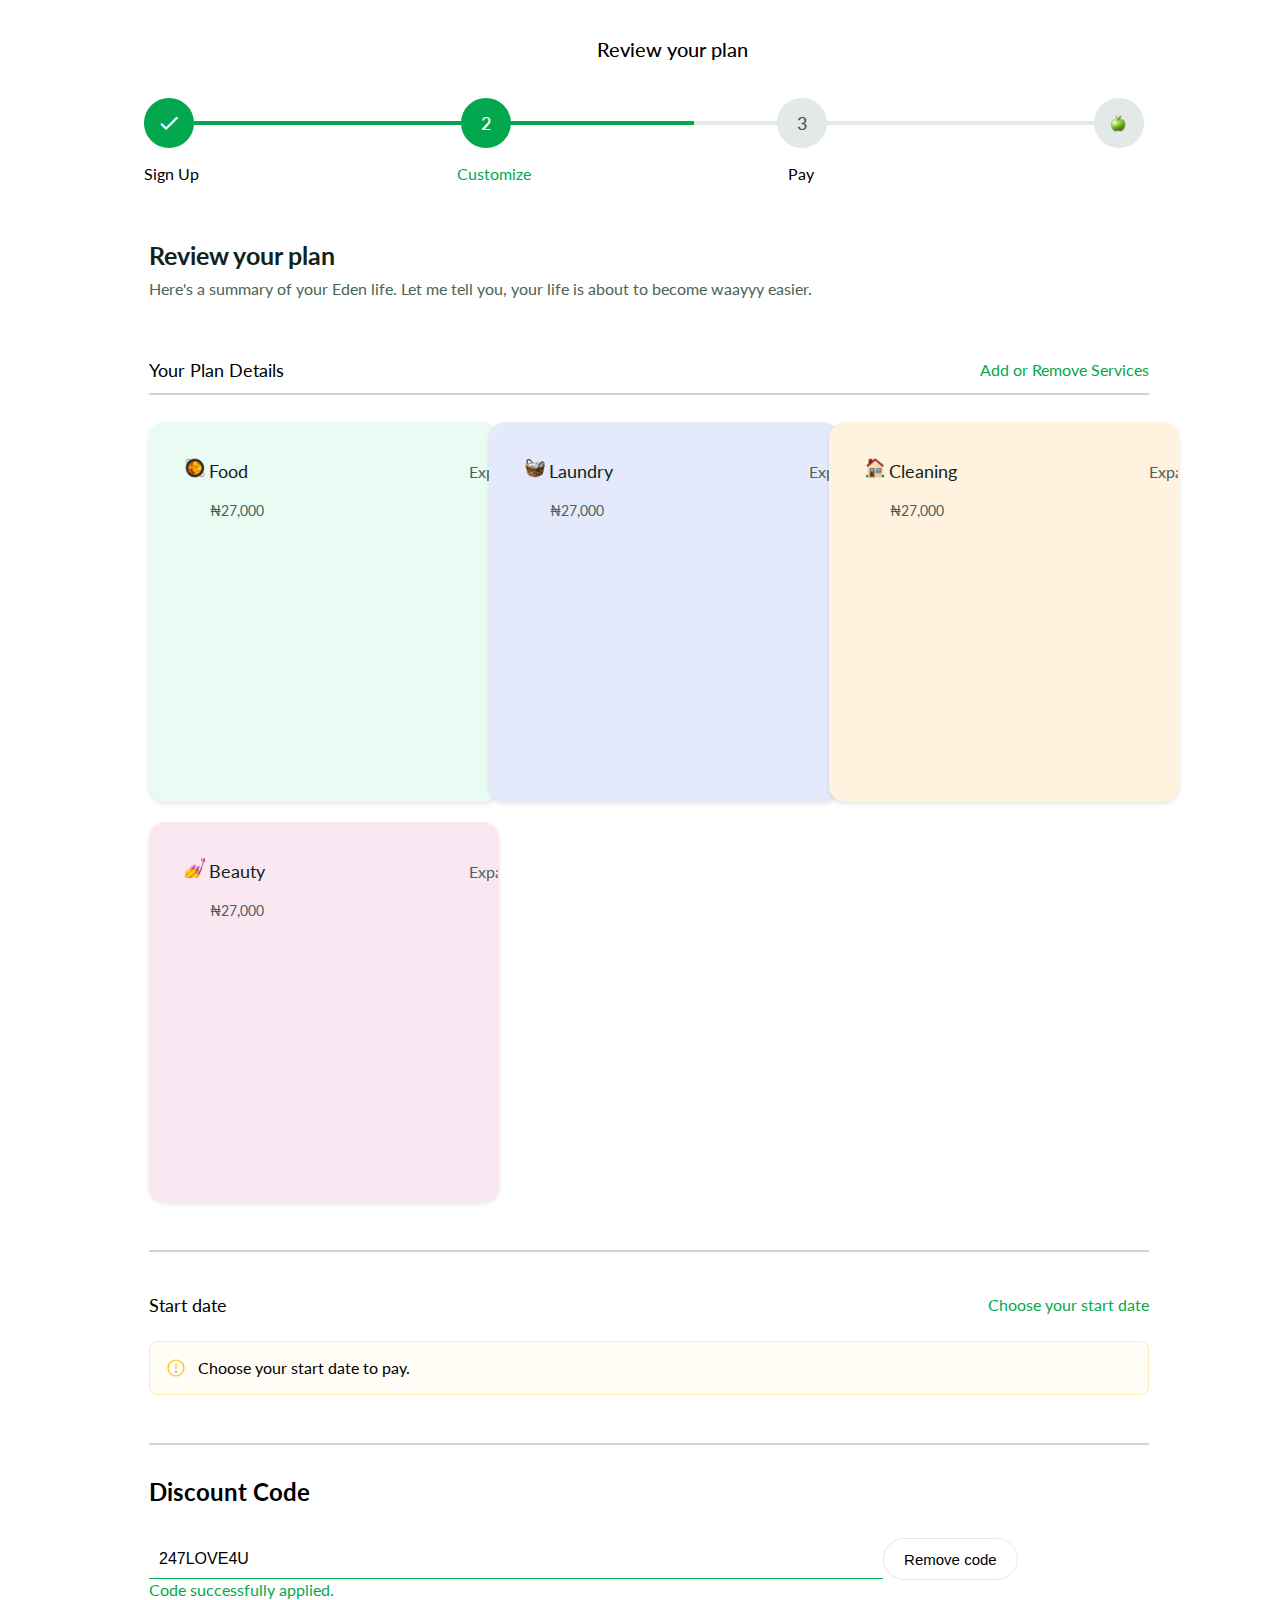
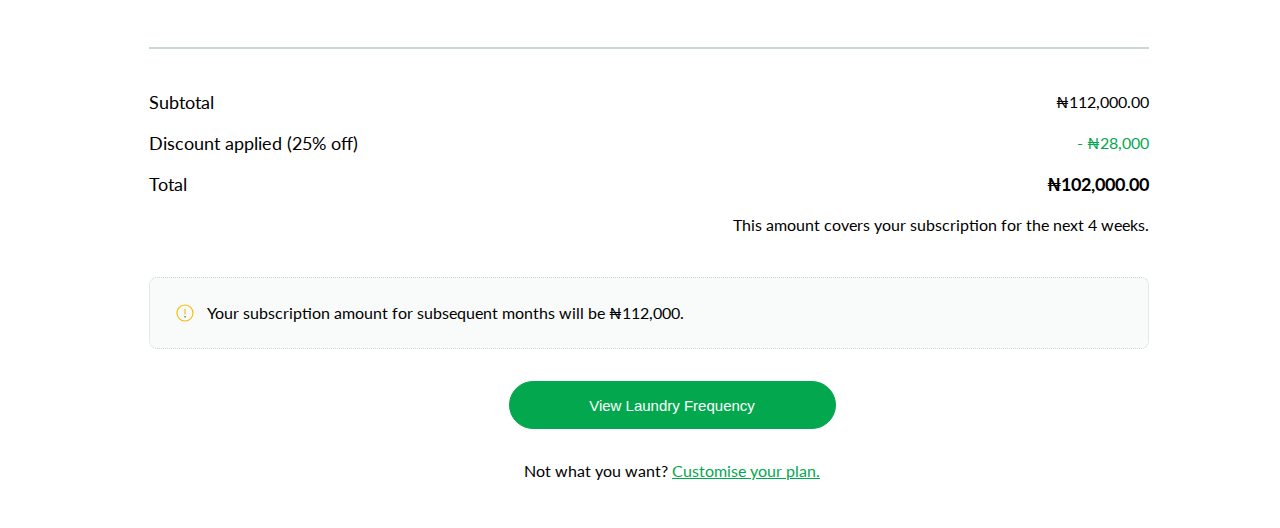
==== index.html @ b4d0a878 "created  homePage(screen  9) and started the modal" ====
<!DOCTYPE html>
<html lang="en">
  <head>
    <meta charset="UTF-8" />
    <meta http-equiv="X-UA-Compatible" content="IE=edge" />
    <meta name="viewport" content="width=device-width, initial-scale=1.0" />
    <link
      rel="stylesheet"
      href="https://fonts.googleapis.com/icon?family=Material+Icons"
    />
    <link rel="stylesheet" href="./CSS/styles.css" />
    <link rel="preconnect" href="https://fonts.googleapis.com" />
    <link rel="preconnect" href="https://fonts.gstatic.com" crossorigin />
    <link
      href="https://fonts.googleapis.com/css2?family=Lato:ital,wght@0,100;0,300;0,400;0,700;0,900;1,400&display=swap"
      rel="stylesheet"
    />
    <title>Document</title>
  </head>
  <body>
    <div class="wrapper">
      <div>
        <h1 class="intro">Review your plan</h1>
      </div>

      <div class="progress-container">
        <div class="steps">
          <span class="circle"><i class="material-icons">done</i></span>
          <span class="circle">2</span>
          <span class="not-done">3</span>
          <span class="not-done"
            ><img src="./Assests/progress.svg" alt="4"
          /></span>
          <div class="progress-line">
            <span class="indicator"></span>
          </div>
        </div>
        <div class="descr">
          <span>Sign Up</span>
          <span class="customize">Customize</span>
          <span>Pay</span>
        </div>
      </div>
      <div class="container">
        <div class="info">
          <h1>Review your plan</h1>
          <p>
            Here's a summary of your Eden life. Let me tell you, your life is
            about to become waayyy easier.
          </p>
        </div>

        <div class="plan-details">
          <span class="plan-left">Your Plan Details</span>
          <span class="plan-right">Add or Remove Services</span>
          <section class="underline"></section>
        </div>

        <div class="card-list">
          <section class="card coloured_card1">
            <div class="card-details">
              <div class="card-descr">
                <img src="./Assests/food.svg" alt="food" />
                <span class="descr-span">Food</span>
              </div>
              <div class="card-descr">
                <span class="descr-p"> Expand details </span>
                <span><img src="./Assests/more.svg" alt="" /></span>
              </div>
            </div>
            <p class="card_price">₦27,000</p>
          </section>
          <section class="card coloured_card2">
            <div class="card-details">
              <div class="card-descr">
                <img src="./Assests/laundry.svg" alt="food" />
                <span class="descr-span">Laundry</span>
              </div>
              <div class="card-descr">
                <span class="descr-p"> Expand details </span>
                <span><img src="./Assests/more.svg" alt="" /></span>
              </div>
            </div>
            <p class="card_price">₦27,000</p>
          </section>
          <section class="card coloured_card3">
            <div class="card-details">
              <div class="card-descr">
                <img src="./Assests/cleaning.svg" alt="food" />
                <span class="descr-span">Cleaning</span>
              </div>
              <div class="card-descr">
                <span class="descr-p"> Expand details </span>
                <span><img src="./Assests/more.svg" alt="" /></span>
              </div>
            </div>
            <p class="card_price">₦27,000</p>
          </section>
          <section class="card coloured_card4">
            <div class="card-details">
              <div class="card-descr">
                <img src="./Assests/beauty.svg" alt="food" />
                <span class="descr-span">Beauty</span>
              </div>
              <div class="card-descr">
                <span class="descr-p"> Expand details </span>
                <span><img src="./Assests/more.svg" alt="" /></span>
              </div>
            </div>
            <p class="card_price">₦27,000</p>
          </section>
        </div>

        <section class="undeerline"></section>

        <div class="plan-details total">
          <span class="plan-left">Start date</span>
          <span class="plan-right">Choose your start date</span>
        </div>
        <div class="date-error">
          <img src="./Assests/warning.svg" alt="error" />
          <p>Choose your start date to pay.</p>
        </div>

        <section class="undeerline"></section>

        <div class="discount">
          <h2>Discount Code</h2>
          <div class="discount-form">
            <input type="text" value="247LOVE4U" class="discount-input" />
            <button class="discount-button">Remove code</button>
          </div>
          <p>Code successfully applied.</p>
        </div>

        <section class="undeerline"></section>

        <section class="total">
          <div class="plan-details">
            <span class="plan-left">Subtotal</span>
            <span class="plan-right black">₦112,000.00</span>
          </div>
          <div class="plan-details">
            <span class="plan-left">Discount applied (25% off)</span>
            <span class="plan-right">- ₦28,000</span>
          </div>
          <div class="plan-details">
            <h1 class="plan-left">Total</h1>
            <h1 class="plan-right black bold">₦102,000.00</h1>
          </div>
          <div class="plan-details">
            <span class="plan-left"></span>
            <span class="plan-right black"
              >This amount covers your subscription for the next 4 weeks.</span
            >
          </div>
        </section>

        <section class="sub-details">
          <img src="./Assests/warning.svg" alt="error" />
          <p>
            Your subscription amount for subsequent months will be ₦112,000.
          </p>
        </section>
      </div>
      <section class="laundry">
        <button class="laundry-freq">View Laundry Frequency</button>
      </section>
      <section class="laundry">
        <p>
          Not what you want?
          <span style="color: #03a84e; text-decoration: underline"
            >Customise your plan.</span
          >
        </p>
      </section>
    </div>
  </body>
</html>
---- CSS/styles.css ----
* {
  margin: 0;
  padding: 0;
  box-sizing: border-box;
}

body {
  font-family: "Lato", sans-serif;
}

.intro {
  font-size: 20px;
  font-weight: 500;
  line-height: 34px;
  letter-spacing: 0em;
  text-align: center;
  margin-top: 2rem;
  margin-bottom: 1rem;
}

.wrapper {
  margin: 0 2rem;
  width: 100%;
}

.progress-container {
  max-width: 1000px;
  width: 100%;
  margin: 2rem 0 0 7rem;
}

.progress-container .steps {
  display: flex;
  width: 100%;
  position: relative;
  align-items: center;
  justify-content: space-between;
}

.descr {
  width: 670px;
  align-items: center;
  justify-content: space-between;
  display: flex;
  margin-top: 1rem;
}

.steps .circle {
  display: flex;
  height: 50px;
  width: 50px;
  position: relative;
  align-items: center;
  justify-content: center;
  border: 4px solid #03a84e;
  border-radius: 50%;
  background-color: #03a84e;
  font-size: 18px;
  font-weight: 500;
  color: white;
}

.not-done {
  display: flex;
  height: 50px;
  width: 50px;
  position: relative;
  align-items: center;
  justify-content: center;
  border: 4px solid #e2e9e6;
  border-radius: 50%;
  background-color: #e2e9e6;
  font-size: 18px;
  font-weight: 500;
  color: rgb(80, 79, 79);
}

.customize {
  color: #03a84e;
}

.steps .progress-line {
  position: absolute;
  height: 4px;
  width: 100%;
  background-color: #e2e9e6;
  z-index: -1;
}

.progress-line .indicator {
  position: absolute;
  height: 100%;
  width: 55%;
  background: #03a84e;
}
.container {
  background-color: white;
  padding-left: 5px;
  padding-right: 20px;
  margin: 3.5rem 0 0 7rem;
  display: flex;
  flex-direction: column;
  justify-content: center;
}

.info {
  display: inline-flex;
  flex-direction: column;
  align-items: flex-start;
  gap: 6px;
  width: 1000px;
  height: 110px;
  left: 24px;
  gap: 6px;
}

.info h1 {
  color: #0f241b;
  font-size: 25px;
  font-style: normal;
  font-weight: 700;
  line-height: 32px;
}

.info p {
  color: #4b6358;
  font-size: 16px;
  font-style: normal;
  font-weight: 400;
  line-height: 24px;
}

.plan-details {
  width: 1000px;
  height: 41px;
  left: 24px;
  display: flex;
  align-items: center;
  justify-content: space-between;
}

.underline {
  position: absolute;
  height: 2px;
  width: 1000px;
  background: #cbd8d2;
  margin-top: 3rem;
}

.undeerline {
  height: 2px;
  width: 1000px;
  background: #cbd8d2;
  margin-top: 3rem;
}

.plan-right {
  color: #03a84e;
  text-align: right;
  font-size: 16px;
  font-style: normal;
  font-weight: 400;
  line-height: 20px;
  width: 50%;
}

.plan-left {
  color: #000;
  font-size: 18px;
  font-style: normal;
  text-align: left;
  font-weight: 400;
  line-height: 24px;
  width: 50%;
}

.card-list {
  display: grid;
  width: 1000px;
  grid-template-columns: repeat(auto-fit, minmax(300px, 1fr));
  gap: 20px;
  margin-top: 2rem;
}

.card {
  border-radius: 16px;
  overflow: hidden;
  box-shadow: 0 2px 4px rgba(0, 0, 0, 0.1);
  height: 380px;
  width: 350px;
  transition: ease-in all 0.5s;
  transition-duration: 300ms;
  cursor: pointer;
}

.coloured_card1 {
  background: #e9fbf2;
  border: 1px solid #e9fbf2;
}

.coloured_card2 {
  background: #e5e9fc;
  border: 1px solid #e5e9fc;
}

.coloured_card3 {
  background-color: #fff3df;
  border: 1px solid #fff3df;
}

.coloured_card4 {
  background: #fbe7f2;
  border: 1px solid #fbe7f2;
}

.card:hover {
  transform: translateY(-1px);
  transform: scale(0.97);
}

.card-details {
  display: flex;
  height: 70px;
  width: 480px;
  justify-content: space-between;
  overflow-x: auto;
  padding: 35px;
}

.card-descr {
  height: 100%;
}

.card_price {
  color: #4b6358;
  font-size: 14px;
  font-style: normal;
  font-weight: 400;
  line-height: 20px;
  padding-left: 60px;
  margin-top: 0.5rem;
}

.edit-icon {
  margin-top: 1rem;
}

.descr-span {
  color: #0f241b;
  font-size: 18px;
  font-style: normal;
  font-weight: 400;
  line-height: 24px;
}

.descr-p {
  color: #4b6358;
  text-align: right;
  font-size: 16px;
  font-style: normal;
  font-weight: 400;
  line-height: 20px;
}

.date-error {
  display: flex;
  padding: 16px;
  width: 1000px;
  margin-top: 1rem;
  align-items: flex-start;
  gap: 12px;
  border-radius: 8px;
  border: 1px solid #ffebb2;
  background: #fffdf5;
}

.discount-form {
  margin-top: 2rem;
  display: flex;
  align-items: center;
  justify-content: center;
  width: 76%;
}

.discount-input {
  border: 1px solid #03a84e;
  border-top: none;
  border-left: none;
  border-right: none;
  padding: 10px;
  font-size: 16px;
  flex: 1;
}

.discount-button {
  display: inline-flex;
  height: 40px;
  padding: 20px;
  justify-content: center;
  align-items: center;
  gap: 8px;
  font-size: 15px;
  background-color: white;
  flex-shrink: 0;
  border-radius: 32px;
  border: 1px solid #e2e9e6;
  cursor: pointer;
}

.discount,
.total,
.sub-details,
.laundry {
  margin-top: 2rem;
}

.discount p {
  color: #03a84e;
}

.total p {
  text-align: right;
}
.black {
  color: black;
}

.bold {
  font-size: 18px;
  font-weight: 700;
}

.sub-details {
  display: flex;
  width: 1000px;
  padding: 25px;
  align-items: flex-start;
  gap: 12px;
  border-radius: 8px;
  border: 1px dotted #cbd8d2;
  background: #f9fbfa;
}

.laundry{
    display: flex;
  justify-content: center;
  align-items: center;
}
.laundry p{
    margin-bottom: 3rem;
}

.laundry-freq {
  width: 327px;
  height: 48px;
  padding: 12px 16px;
  gap: 8px;
  flex-shrink: 0;
  border: 1px solid #03a84e;
  border-radius: 32px;
  background: #03a84e;
  color: white;
  font-size: 15px;
}

@media (min-width: 1343px) and (max-width: 1400px) {
  .card-list {
    grid-template-columns: repeat(2, 1fr);
    width: 350px;
  }
  .card {
    height: 130px;
    width: 490px;
  }
}
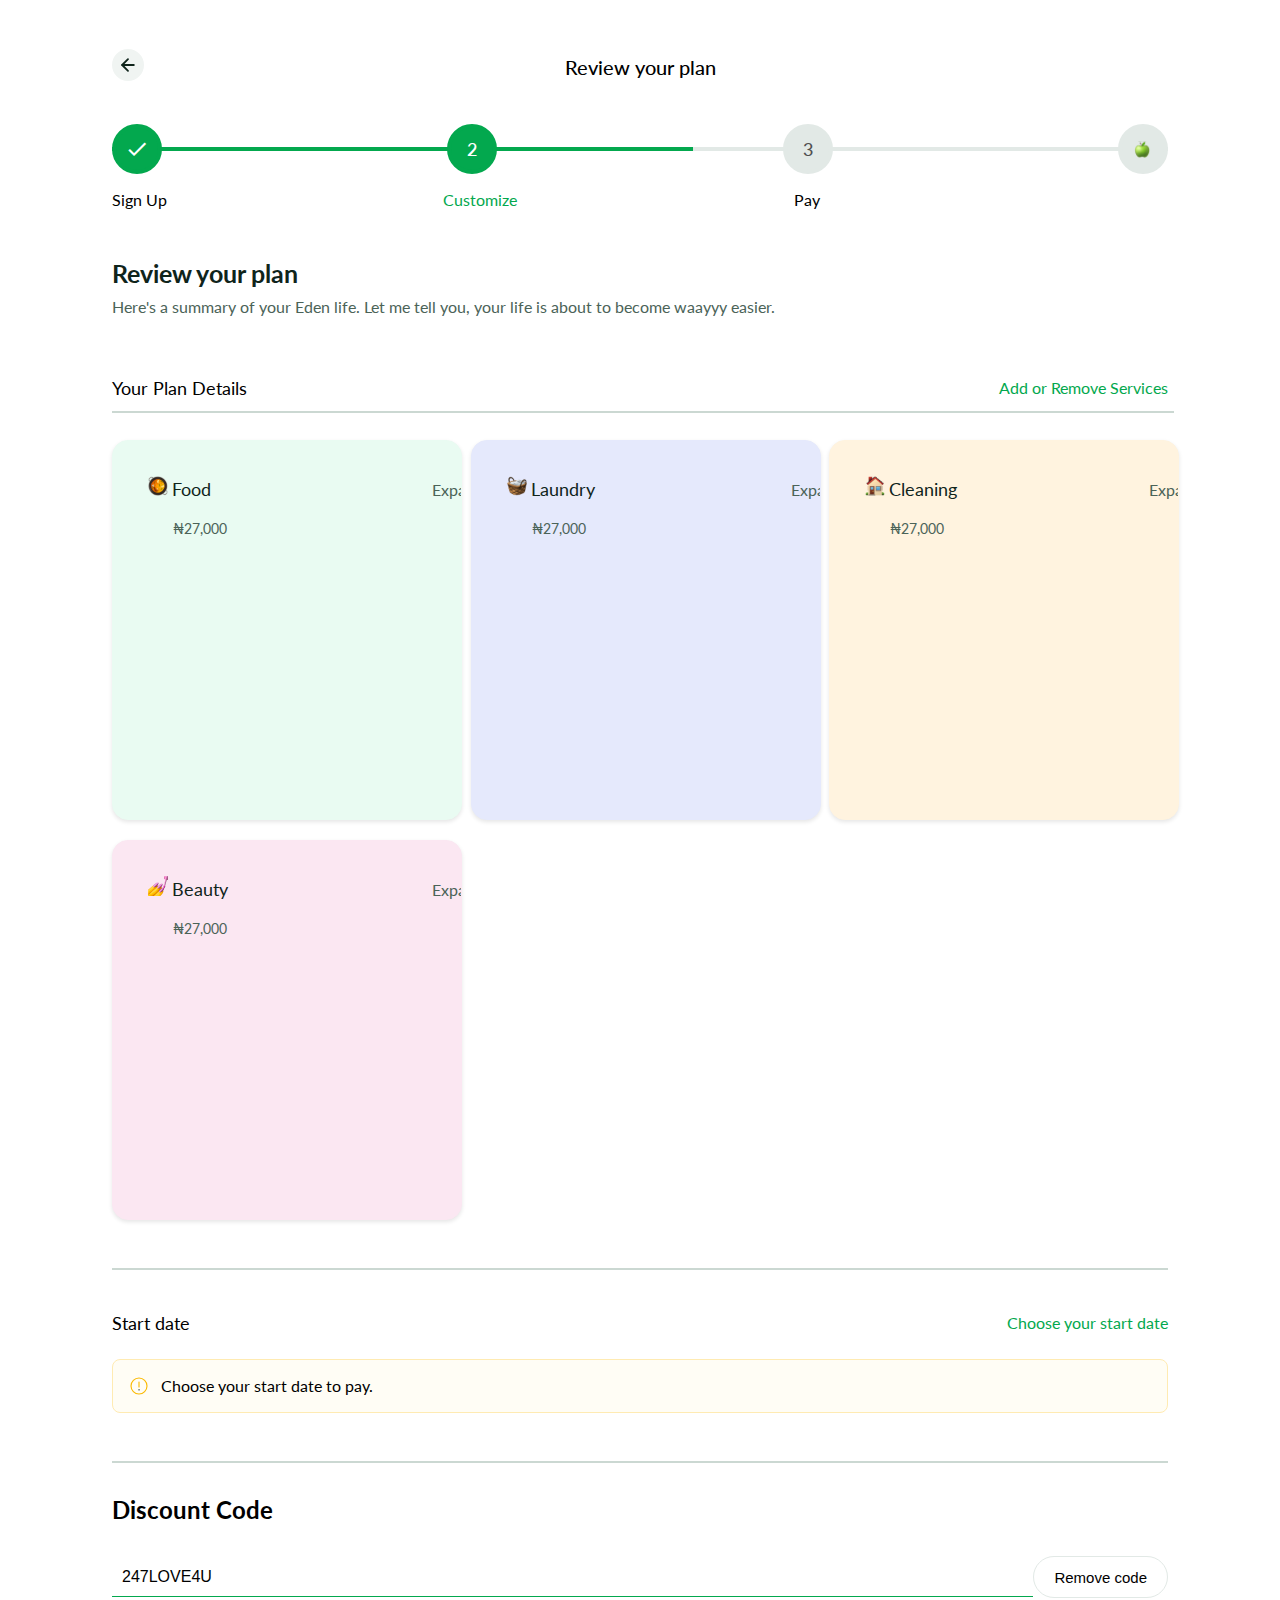
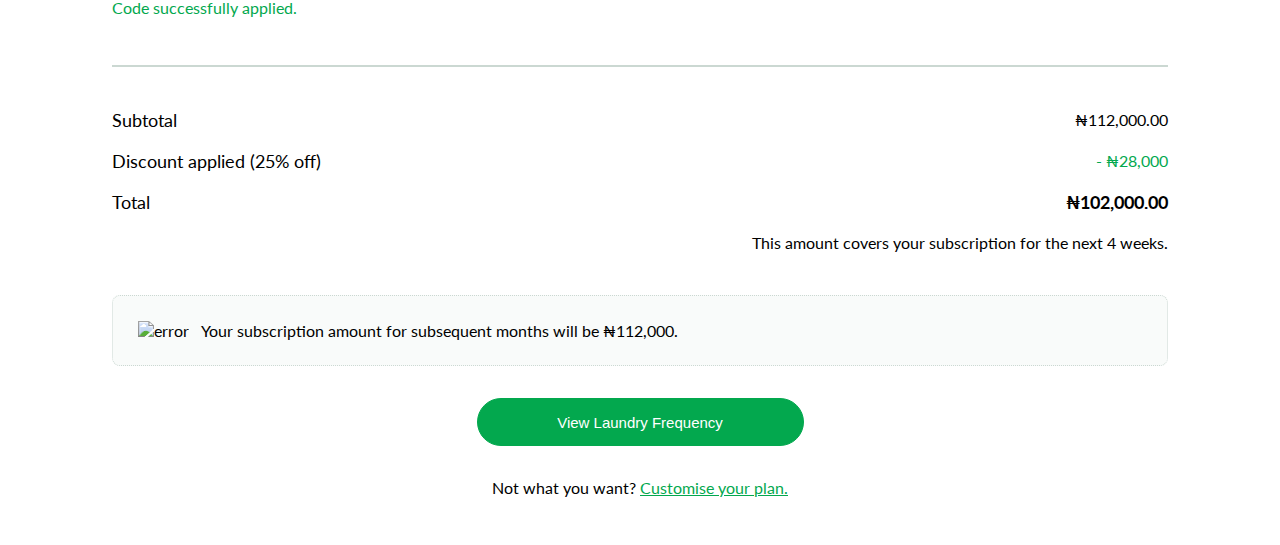
==== commit 2afbab15: "cleaning up" ====
--- a/index.html
+++ b/index.html
@@ -15,10 +15,16 @@
       href="https://fonts.googleapis.com/css2?family=Lato:ital,wght@0,100;0,300;0,400;0,700;0,900;1,400&display=swap"
       rel="stylesheet"
     />
+    <script src="./JS/script.js" defer></script>
     <title>Document</title>
   </head>
   <body>
     <div class="wrapper">
+      <div >
+        <a href="/index.html" class="intro">
+            <img src="./Assets/Back.svg" alt="Go back">
+        </a>
+    </div>
       <div>
         <h1 class="intro">Review your plan</h1>
       </div>
@@ -29,7 +35,7 @@
           <span class="circle">2</span>
           <span class="not-done">3</span>
           <span class="not-done"
-            ><img src="./Assests/progress.svg" alt="4"
+            ><img src="./Assets/progress.svg" alt="4"
           /></span>
           <div class="progress-line">
             <span class="indicator"></span>
@@ -52,20 +58,20 @@
 
         <div class="plan-details">
           <span class="plan-left">Your Plan Details</span>
-          <span class="plan-right">Add or Remove Services</span>
-          <section class="underline"></section>
+          <a href="#" class="plan-right" style="text-decoration: none;">Add or Remove Services</a>
+        <section class="underline"></section>
         </div>
 
         <div class="card-list">
           <section class="card coloured_card1">
             <div class="card-details">
               <div class="card-descr">
-                <img src="./Assests/food.svg" alt="food" />
+                <img src="./Assets/food.svg" alt="food" />
                 <span class="descr-span">Food</span>
               </div>
               <div class="card-descr">
                 <span class="descr-p"> Expand details </span>
-                <span><img src="./Assests/more.svg" alt="" /></span>
+                <span><img src="./Assets/more.svg" alt="" /></span>
               </div>
             </div>
             <p class="card_price">₦27,000</p>
@@ -73,12 +79,12 @@
           <section class="card coloured_card2">
             <div class="card-details">
               <div class="card-descr">
-                <img src="./Assests/laundry.svg" alt="food" />
+                <img src="./Assets/laundry.svg" alt="food" />
                 <span class="descr-span">Laundry</span>
               </div>
               <div class="card-descr">
                 <span class="descr-p"> Expand details </span>
-                <span><img src="./Assests/more.svg" alt="" /></span>
+                <span><img src="./Assets/more.svg" alt="" /></span>
               </div>
             </div>
             <p class="card_price">₦27,000</p>
@@ -86,12 +92,12 @@
           <section class="card coloured_card3">
             <div class="card-details">
               <div class="card-descr">
-                <img src="./Assests/cleaning.svg" alt="food" />
+                <img src="./Assets/cleaning.svg" alt="food" />
                 <span class="descr-span">Cleaning</span>
               </div>
               <div class="card-descr">
                 <span class="descr-p"> Expand details </span>
-                <span><img src="./Assests/more.svg" alt="" /></span>
+                <span><img src="./Assets/more.svg" alt="" /></span>
               </div>
             </div>
             <p class="card_price">₦27,000</p>
@@ -99,12 +105,12 @@
           <section class="card coloured_card4">
             <div class="card-details">
               <div class="card-descr">
-                <img src="./Assests/beauty.svg" alt="food" />
+                <img src="./Assets/beauty.svg" alt="food" />
                 <span class="descr-span">Beauty</span>
               </div>
               <div class="card-descr">
                 <span class="descr-p"> Expand details </span>
-                <span><img src="./Assests/more.svg" alt="" /></span>
+                <span><img src="./Assets/more.svg" alt="" /></span>
               </div>
             </div>
             <p class="card_price">₦27,000</p>
@@ -115,10 +121,10 @@
 
         <div class="plan-details total">
           <span class="plan-left">Start date</span>
-          <span class="plan-right">Choose your start date</span>
+          <a href="#" class="plan-right" style="text-decoration: none;">Choose your start date</a>
         </div>
         <div class="date-error">
-          <img src="./Assests/warning.svg" alt="error" />
+          <img src="./Assets/warning.svg" alt="error" />
           <p>Choose your start date to pay.</p>
         </div>
 
@@ -127,10 +133,10 @@
         <div class="discount">
           <h2>Discount Code</h2>
           <div class="discount-form">
-            <input type="text" value="247LOVE4U" class="discount-input" />
+            <input type="text" value="247LOVE4U" class="discount-input" id="discountInput" />
             <button class="discount-button">Remove code</button>
           </div>
-          <p>Code successfully applied.</p>
+          <p id="successMessage">Code successfully applied.</p>
         </div>
 
         <section class="undeerline"></section>
@@ -157,7 +163,7 @@
         </section>
 
         <section class="sub-details">
-          <img src="./Assests/warning.svg" alt="error" />
+          <img src="./Assets/info.svg" alt="error" />
           <p>
             Your subscription amount for subsequent months will be ₦112,000.
           </p>
@@ -168,10 +174,9 @@
       </section>
       <section class="laundry">
         <p>
-          Not what you want?
-          <span style="color: #03a84e; text-decoration: underline"
-            >Customise your plan.</span
-          >
+          Not what you want? <a href="#"  style="color: #03a84e; text-decoration: underline">
+            Customise your plan.
+        </a>
         </p>
       </section>
     </div>
--- a/CSS/styles.css
+++ b/CSS/styles.css
@@ -6,6 +6,10 @@
 
 body {
   font-family: "Lato", sans-serif;
+}
+
+html{
+  scroll-behavior: smooth;
 }
 
 .intro {
@@ -14,31 +18,34 @@
   line-height: 34px;
   letter-spacing: 0em;
   text-align: center;
-  margin-top: 2rem;
-  margin-bottom: 1rem;
+}
+
+.intro img{
+  margin-bottom: -2.5rem;
+  cursor: pointer;
 }
 
 .wrapper {
-  margin: 0 2rem;
-  width: 100%;
+  background-color: white;
+  margin: 1rem 7rem 0 7rem;
+  display: flex;
+  flex-direction: column;
+  justify-content: center;
 }
 
 .progress-container {
-  max-width: 1000px;
-  width: 100%;
-  margin: 2rem 0 0 7rem;
+  margin-top: 2.5rem;
 }
 
 .progress-container .steps {
   display: flex;
-  width: 100%;
   position: relative;
   align-items: center;
   justify-content: space-between;
 }
 
 .descr {
-  width: 670px;
+  width: 67%;
   align-items: center;
   justify-content: space-between;
   display: flex;
@@ -58,6 +65,7 @@
   font-size: 18px;
   font-weight: 500;
   color: white;
+  z-index: 999;
 }
 
 .not-done {
@@ -73,6 +81,7 @@
   font-size: 18px;
   font-weight: 500;
   color: rgb(80, 79, 79);
+  z-index: 999;
 }
 
 .customize {
@@ -84,7 +93,6 @@
   height: 4px;
   width: 100%;
   background-color: #e2e9e6;
-  z-index: -1;
 }
 
 .progress-line .indicator {
@@ -93,14 +101,9 @@
   width: 55%;
   background: #03a84e;
 }
-.container {
-  background-color: white;
-  padding-left: 5px;
-  padding-right: 20px;
-  margin: 3.5rem 0 0 7rem;
-  display: flex;
-  flex-direction: column;
-  justify-content: center;
+
+.container{
+  margin-top: 3rem;
 }
 
 .info {
@@ -108,7 +111,6 @@
   flex-direction: column;
   align-items: flex-start;
   gap: 6px;
-  width: 1000px;
   height: 110px;
   left: 24px;
   gap: 6px;
@@ -131,7 +133,6 @@
 }
 
 .plan-details {
-  width: 1000px;
   height: 41px;
   left: 24px;
   display: flex;
@@ -142,14 +143,13 @@
 .underline {
   position: absolute;
   height: 2px;
-  width: 1000px;
+  width: 83%;
   background: #cbd8d2;
   margin-top: 3rem;
 }
 
 .undeerline {
   height: 2px;
-  width: 1000px;
   background: #cbd8d2;
   margin-top: 3rem;
 }
@@ -176,7 +176,6 @@
 
 .card-list {
   display: grid;
-  width: 1000px;
   grid-template-columns: repeat(auto-fit, minmax(300px, 1fr));
   gap: 20px;
   margin-top: 2rem;
@@ -265,7 +264,6 @@
 .date-error {
   display: flex;
   padding: 16px;
-  width: 1000px;
   margin-top: 1rem;
   align-items: flex-start;
   gap: 12px;
@@ -279,7 +277,6 @@
   display: flex;
   align-items: center;
   justify-content: center;
-  width: 76%;
 }
 
 .discount-input {
@@ -332,7 +329,6 @@
 
 .sub-details {
   display: flex;
-  width: 1000px;
   padding: 25px;
   align-items: flex-start;
   gap: 12px;
@@ -361,6 +357,7 @@
   background: #03a84e;
   color: white;
   font-size: 15px;
+  cursor: pointer;
 }
 
 @media (min-width: 1343px) and (max-width: 1400px) {
@@ -370,6 +367,6 @@
   }
   .card {
     height: 130px;
-    width: 490px;
+    width: 550px;
   }
 }
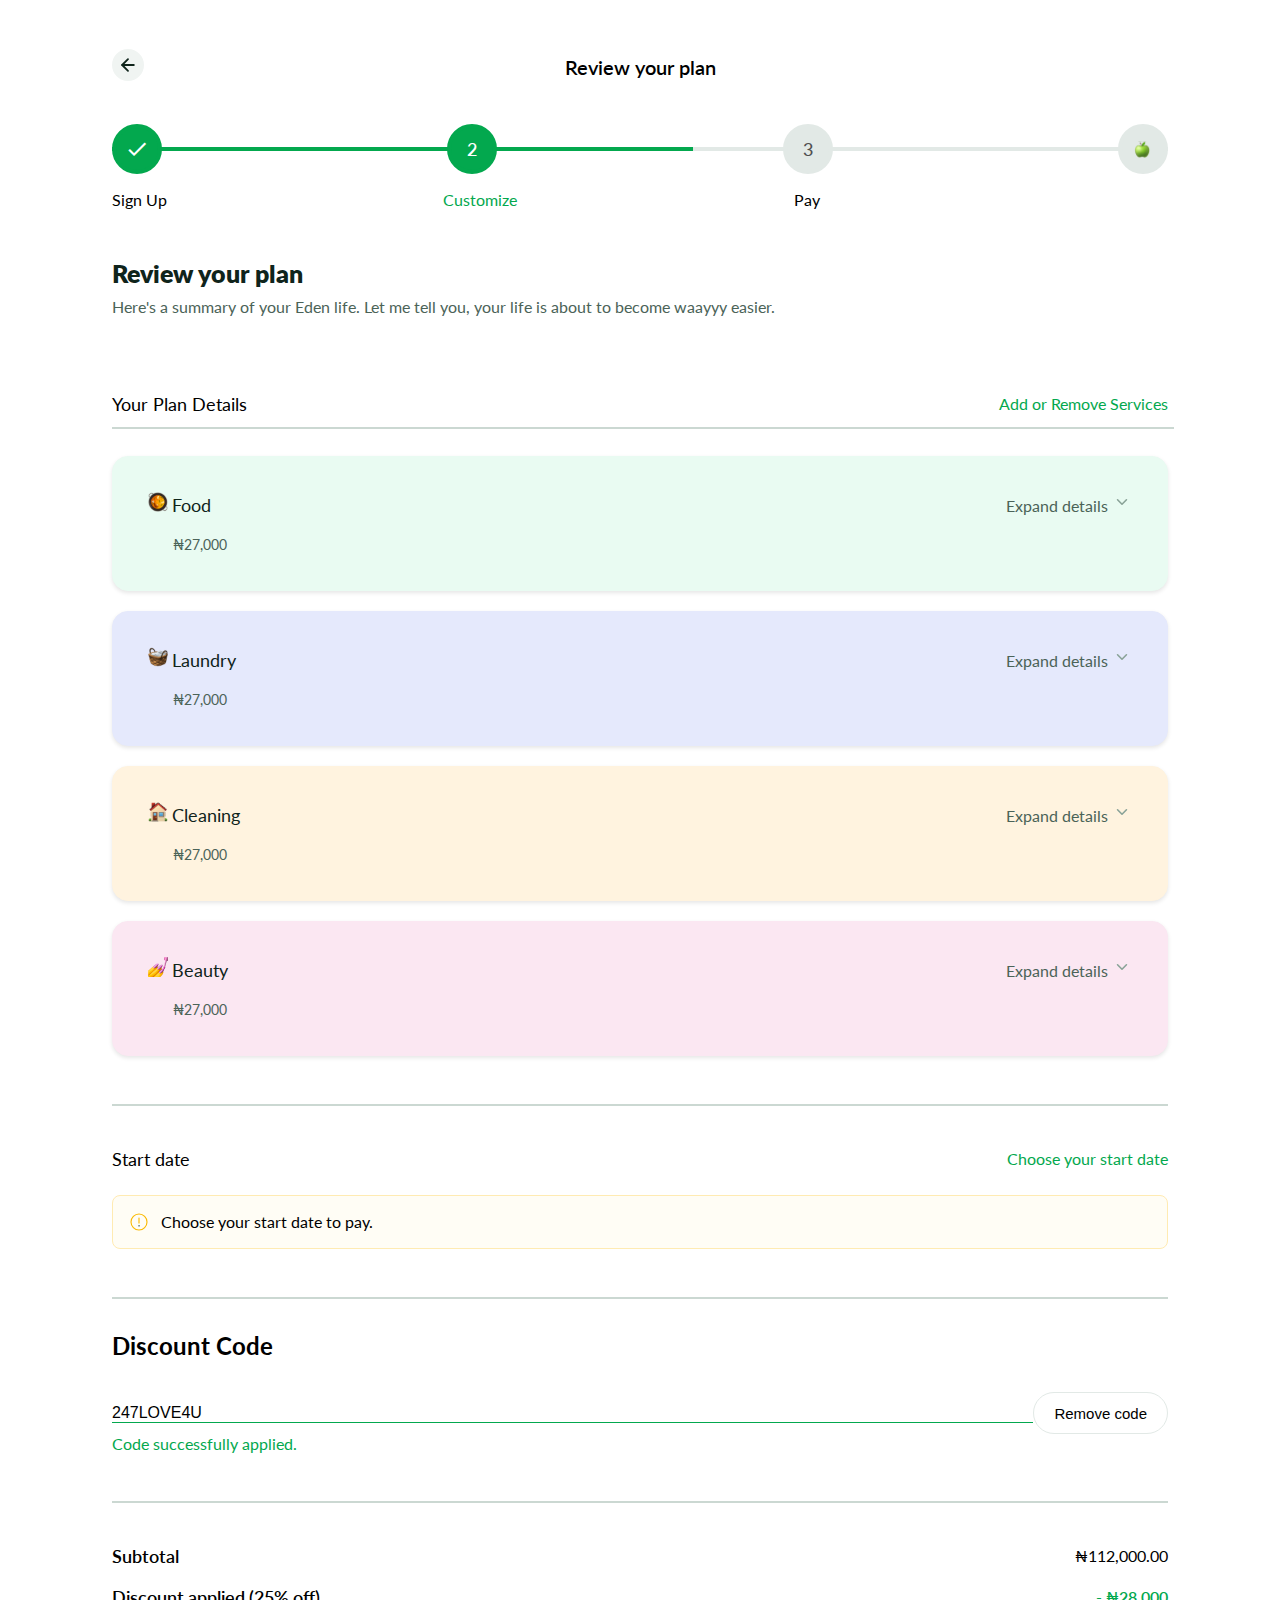
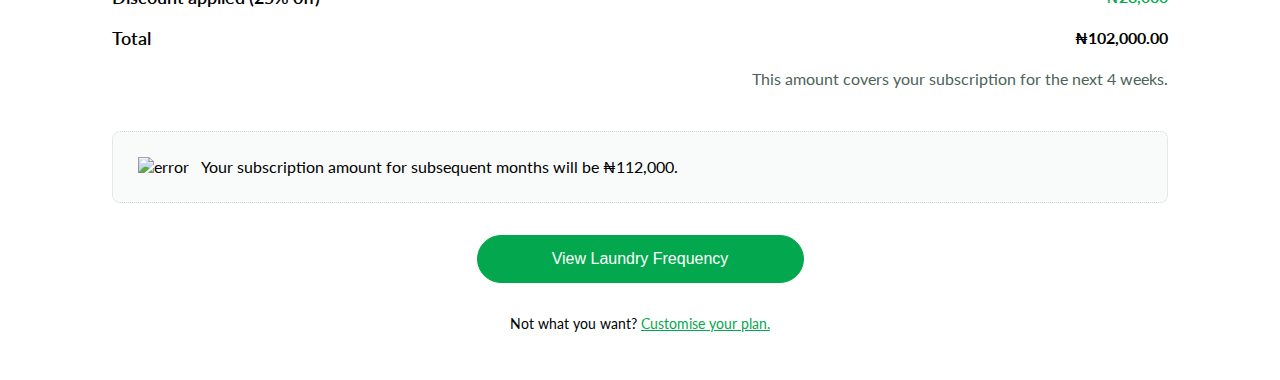
==== commit ebab8a2a: "responsiveness for screen 5" ====
--- a/index.html
+++ b/index.html
@@ -9,6 +9,7 @@
       href="https://fonts.googleapis.com/icon?family=Material+Icons"
     />
     <link rel="stylesheet" href="./CSS/styles.css" />
+    <link rel="stylesheet" href="./CSS/responsiveness.css">
     <link rel="preconnect" href="https://fonts.googleapis.com" />
     <link rel="preconnect" href="https://fonts.gstatic.com" crossorigin />
     <link
@@ -120,8 +121,8 @@
         <section class="undeerline"></section>
 
         <div class="plan-details total">
-          <span class="plan-left">Start date</span>
-          <a href="#" class="plan-right" style="text-decoration: none;">Choose your start date</a>
+          <span class="plan-left date-left">Start date</span>
+          <a href="#" class="plan-right date-right" style="text-decoration: none;">Choose your start date</a>
         </div>
         <div class="date-error">
           <img src="./Assets/warning.svg" alt="error" />
@@ -143,20 +144,20 @@
 
         <section class="total">
           <div class="plan-details">
-            <span class="plan-left">Subtotal</span>
+            <span class="plan-left total-price" style="font-weight: 500;">Subtotal</span>
             <span class="plan-right black">₦112,000.00</span>
           </div>
           <div class="plan-details">
-            <span class="plan-left">Discount applied (25% off)</span>
-            <span class="plan-right">- ₦28,000</span>
+            <span class="plan-left total-price" style="font-weight: 500;">Discount applied (25% off)</span>
+            <span class="plan-right total-price">- ₦28,000</span>
           </div>
           <div class="plan-details">
-            <h1 class="plan-left">Total</h1>
-            <h1 class="plan-right black bold">₦102,000.00</h1>
+            <h1 class="plan-left total-price" style="font-weight: 500;">Total</h1>
+            <h1 class="plan-right black" style="font-size: 16px; line-height: 24px; font-weight: 700;">₦102,000.00</h1>
           </div>
           <div class="plan-details">
             <span class="plan-left"></span>
-            <span class="plan-right black"
+            <span class="plan-right grey"
               >This amount covers your subscription for the next 4 weeks.</span
             >
           </div>
--- a/CSS/styles.css
+++ b/CSS/styles.css
@@ -14,7 +14,7 @@
 
 .intro {
   font-size: 20px;
-  font-weight: 500;
+  font-weight: 600;
   line-height: 34px;
   letter-spacing: 0em;
   text-align: center;
@@ -114,13 +114,14 @@
   height: 110px;
   left: 24px;
   gap: 6px;
+  margin-bottom: 1rem;
 }
 
 .info h1 {
   color: #0f241b;
   font-size: 25px;
   font-style: normal;
-  font-weight: 700;
+  font-weight: 800;
   line-height: 32px;
 }
 
@@ -220,16 +221,12 @@
 .card-details {
   display: flex;
   height: 70px;
-  width: 480px;
   justify-content: space-between;
   overflow-x: auto;
   padding: 35px;
 }
 
-.card-descr {
-  height: 100%;
-}
-
+.card
 .card_price {
   color: #4b6358;
   font-size: 14px;
@@ -259,6 +256,11 @@
   font-style: normal;
   font-weight: 400;
   line-height: 20px;
+}
+
+.adjust-svg{
+  background: #0f241b;
+  top: -45px
 }
 
 .date-error {
@@ -284,8 +286,8 @@
   border-top: none;
   border-left: none;
   border-right: none;
-  padding: 10px;
-  font-size: 16px;
+  font-size: 16px;
+  font-weight: 500;
   flex: 1;
 }
 
@@ -297,6 +299,7 @@
   align-items: center;
   gap: 8px;
   font-size: 15px;
+  font-weight: 520;
   background-color: white;
   flex-shrink: 0;
   border-radius: 32px;
@@ -321,9 +324,13 @@
 .black {
   color: black;
 }
+.grey{
+  color: #4B6358;
+}
 
 .bold {
-  font-size: 18px;
+  font-size: 20px;
+  line-height: 24px;
   font-weight: 700;
 }
 
@@ -335,6 +342,9 @@
   border-radius: 8px;
   border: 1px dotted #cbd8d2;
   background: #f9fbfa;
+  font-size: 14px;
+  line-height: 20px;
+  font-weight: 400;
 }
 
 .laundry{
@@ -344,6 +354,8 @@
 }
 .laundry p{
     margin-bottom: 3rem;
+    font-size: 14px;
+    font-weight: 400;
 }
 
 .laundry-freq {
@@ -356,11 +368,11 @@
   border-radius: 32px;
   background: #03a84e;
   color: white;
-  font-size: 15px;
+  font-size: 16px;
   cursor: pointer;
 }
 
-@media (min-width: 1343px) and (max-width: 1400px) {
+/* @media (min-width: 1343px) and (max-width: 1400px) {
   .card-list {
     grid-template-columns: repeat(2, 1fr);
     width: 350px;
@@ -369,4 +381,4 @@
     height: 130px;
     width: 550px;
   }
-}
+} */
--- a/CSS/responsiveness.css
+++ b/CSS/responsiveness.css
@@ -0,0 +1,127 @@
+@media (max-width: 480px) {
+  .steps .circle,
+  .not-done {
+    height: 28.44px;
+    width: 28.44px;
+    font-size: 14px;
+  }
+  .wrapper {
+    margin: 1rem 2rem 0 2rem;
+  }
+  .descr {
+    width: 68%;
+    font-size: 14px;
+  }
+  .intro {
+    font-size: 18px;
+  }
+  .info h1 {
+    font-size: 20px;
+  }
+  .underline {
+    width: 85%;
+  }
+  .plan-right,
+  .date-error .discount-input {
+    font-size: 14px;
+  }
+  .plan-left,
+  .date-right,
+  .date-left {
+    font-size: 16px;
+  }
+  .date-left,
+  .plan-left {
+    font-weight: 600;
+  }
+  .card-list {
+    grid-template-columns: repeat(200px, 1fr);
+  }
+  .card {
+    height: 130px;
+    width: 100%;
+  }
+  .discount h2 {
+    font-size: 16px;
+    font-weight: 700;
+  }
+  .total-price {
+    font-size: 14px !important;
+    font-weight: 600 !important;
+  }
+}
+
+@media (min-width: 481px) and (max-width: 767px) {
+  .underline {
+    width: 71%;
+  }
+  .card-list {
+    grid-template-columns: repeat(200px, 1fr);
+  }
+  .card {
+    height: 130px;
+    width: 100%;
+  }
+
+  .sub-details {
+    font-size: 16px;
+  }
+  .total-price {
+    font-weight: 600 !important;
+  }
+}
+
+@media (min-width: 768px) and (max-width: 1024px) {
+  .underline {
+    width: 78%;
+  }
+  .card-list {
+    grid-template-columns: repeat(1, 1fr);
+  }
+  .card {
+    height: 135px;
+    width: 100%;
+  }
+
+  .total-price {
+    font-weight: 600 !important;
+  }
+  .sub-details {
+    font-size: 16px;
+  }
+}
+
+@media (min-width: 1025px) and (max-width: 1280px) {
+  .card-list {
+    grid-template-columns: repeat(1, 1fr);
+  }
+  .card {
+    height: 135px;
+    width: 100%;
+  }
+  .total-price {
+    font-weight: 600 !important;
+  }
+  .sub-details {
+    font-size: 16px;
+  }
+}
+
+@media (min-width: 1281px) {
+  .underline {
+    width: 85%;
+  }
+  .card-list {
+    grid-template-columns: repeat(2, 1fr);
+  }
+  .card {
+    height: 135px;
+    width: 100%;
+  }
+  .total-price {
+    font-weight: 600 !important;
+  }
+  .sub-details {
+    font-size: 17px;
+  }
+}
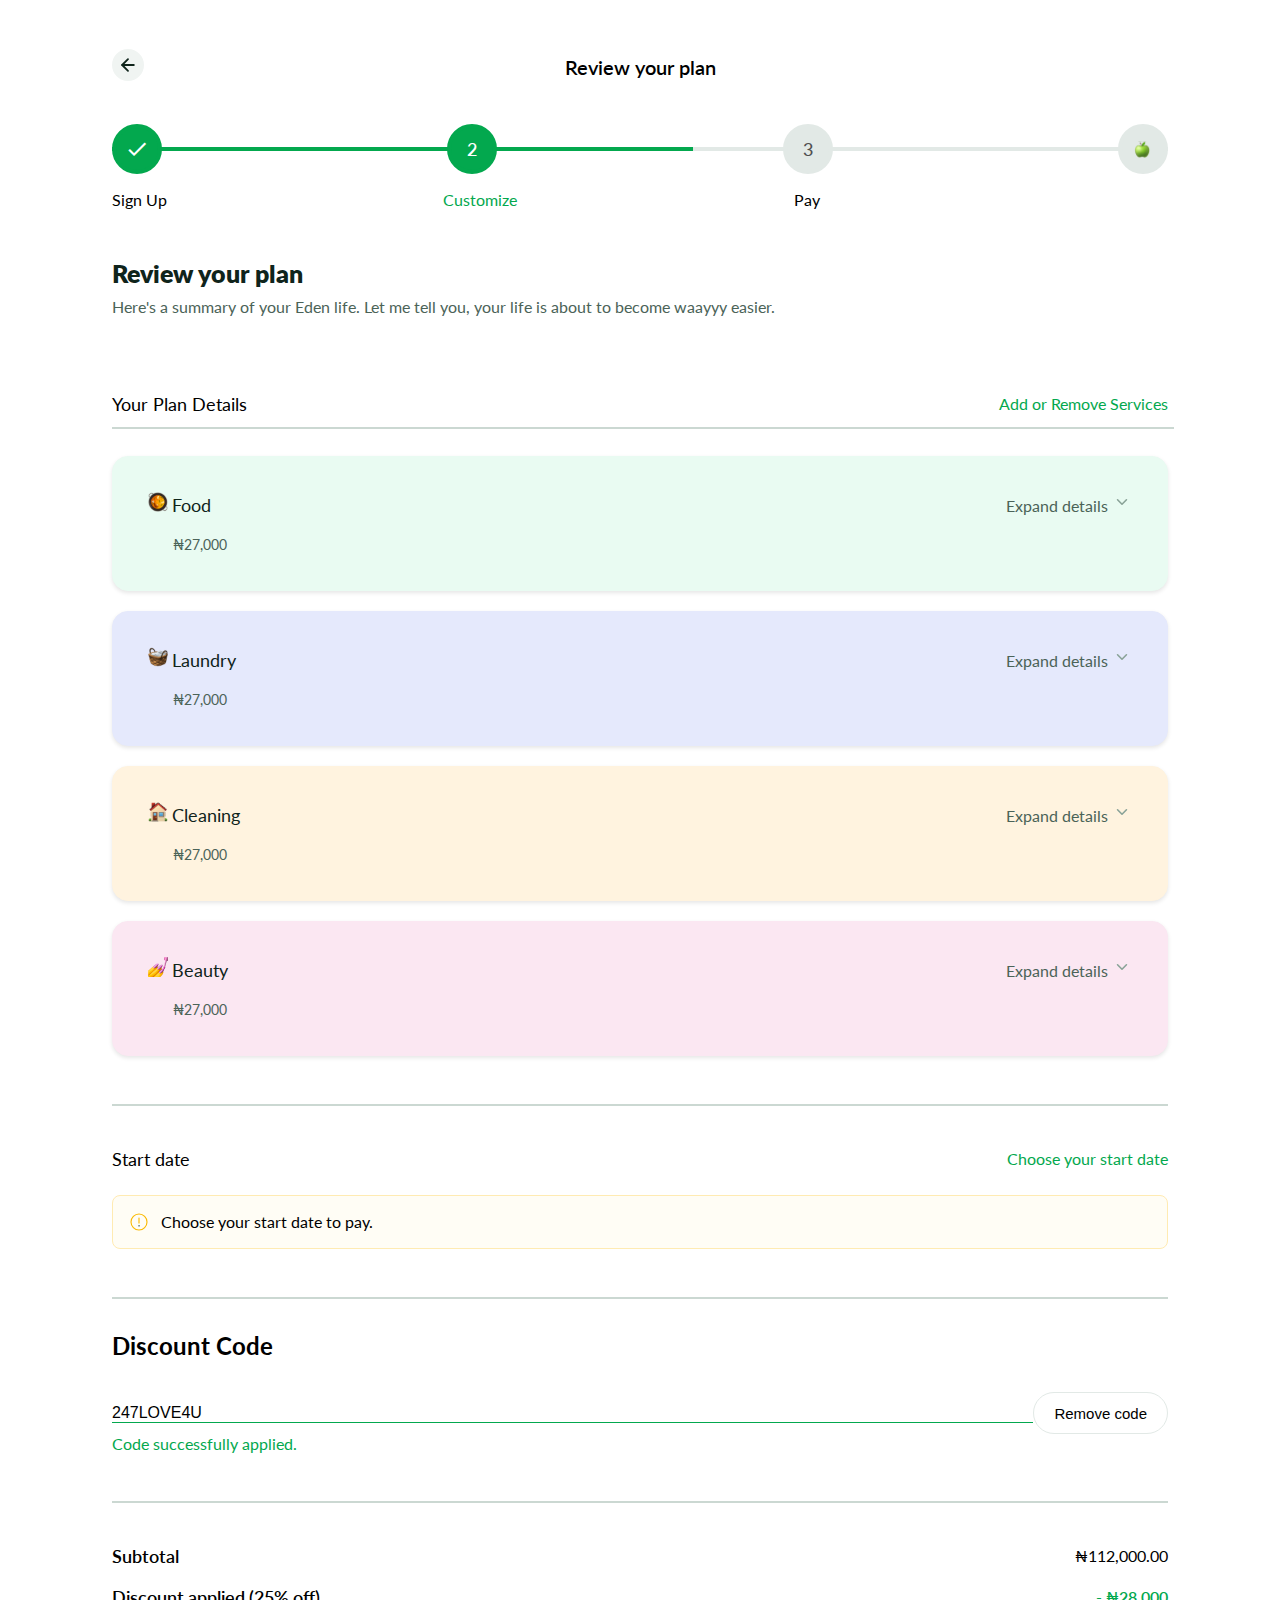
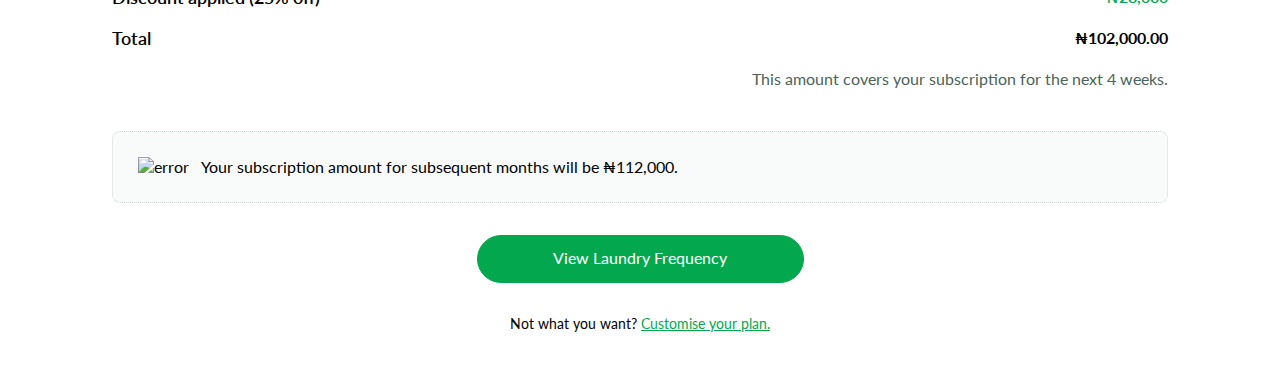
==== commit 4116ca21: "responsiveness for screen 9" ====
--- a/index.html
+++ b/index.html
@@ -171,7 +171,7 @@
         </section>
       </div>
       <section class="laundry">
-        <button class="laundry-freq">View Laundry Frequency</button>
+        <a href="./profileDetails.html" class="laundry-freq">View Laundry Frequency</a>
       </section>
       <section class="laundry">
         <p>
--- a/CSS/styles.css
+++ b/CSS/styles.css
@@ -370,15 +370,6 @@
   color: white;
   font-size: 16px;
   cursor: pointer;
-}
-
-/* @media (min-width: 1343px) and (max-width: 1400px) {
-  .card-list {
-    grid-template-columns: repeat(2, 1fr);
-    width: 350px;
-  }
-  .card {
-    height: 130px;
-    width: 550px;
-  }
-} */
+  text-decoration: none;
+  text-align: center;
+}--- a/CSS/responsiveness.css
+++ b/CSS/responsiveness.css
@@ -49,6 +49,82 @@
     font-size: 14px !important;
     font-weight: 600 !important;
   }
+
+  .profile-container {
+    margin: 10rem 5rem 5rem 5rem;
+  }
+
+  .profile-container h1 {
+    font-size: 20px;
+    font-weight: 700;
+    line-height: 32px;
+    letter-spacing: 0em;
+    text-align: center;
+  }
+
+  .profile-container p {
+    font-size: 16px;
+    font-weight: 400;
+    line-height: 24px;
+    letter-spacing: 0em;
+    text-align: center;
+  }
+
+  .profile-container-btn {
+    height: 50px;
+    width: 250px;
+    margin-top: 10rem;
+  }
+
+  .container {
+    margin: 1rem 2rem 0 2rem;
+  }
+
+  .inquiry h2,
+  .inquiry p {
+    padding: 20px 0 0 20px;
+  }
+  .cards {
+    height: 220px;
+    width: 100%;
+  }
+
+  .card-details, .time {
+    padding: 20px;
+  }
+
+  .descr-span {
+    font-size: 16px;
+  }
+  
+  .descr-p1, .descr-p2 {
+    font-size: 12px;
+    line-height: 16px;
+  }
+
+  .food-item {
+    margin-top: 0;
+    height: 60px;
+  }
+
+  .time-time {
+    margin-bottom: 0;
+  }
+
+  .line2,.line {
+   width: 89%;
+   margin-left: 20px;
+   margin-bottom: 2px;
+  }
+
+  .coloured_2{
+    height: 205px !important;
+  }
+
+  .cleaning-details-time{
+    padding-top: 0;
+    padding-bottom: 0;
+  }
 }
 
 @media (min-width: 481px) and (max-width: 767px) {
@@ -56,7 +132,7 @@
     width: 71%;
   }
   .card-list {
-    grid-template-columns: repeat(200px, 1fr);
+    grid-template-columns: repeat(1, 1fr);
   }
   .card {
     height: 130px;
@@ -68,6 +144,82 @@
   }
   .total-price {
     font-weight: 600 !important;
+  }
+  .profile-container {
+    margin: 12rem 5rem 5rem 5rem;
+  }
+
+  .profile-container h1 {
+    font-size: 20px;
+    font-weight: 700;
+    line-height: 32px;
+    letter-spacing: 0em;
+    text-align: center;
+  }
+
+  .profile-container p {
+    font-size: 16px;
+    font-weight: 400;
+    line-height: 24px;
+    letter-spacing: 0em;
+    text-align: center;
+  }
+
+  .profile-container-btn {
+    height: 50px;
+    width: 250px;
+    margin-top: 12rem;
+  }
+
+  .container {
+    margin: 1rem 4rem 0 4rem;
+  }
+
+  .cards {
+    height: 270px;
+    width: 100%;
+  }
+
+  .card-details, .time {
+    padding: 35px;
+  }
+
+  .descr-span {
+    font-size: 16px;
+  }
+  
+  .descr-p1, .descr-p2 {
+    font-size: 12px;
+    line-height: 16px;
+  }
+
+  .food-item {
+    margin-top: 0.6rem;
+    height: 70px;
+  }
+
+  .time-time {
+    margin-bottom: 0;
+  }
+
+  .line2,.line {
+   width: 88%;
+   margin-left: 35px;
+   margin-bottom: 2px;
+  }
+
+  .coloured_2{
+    height: 205px !important;
+  }
+
+  .cleaning-details-time{
+    padding-top: 0.8rem;
+    padding-bottom: 0;
+  }
+
+  .sizing-card-descr{
+    padding: 10px;
+    height: 35px;
   }
 }
 
@@ -89,6 +241,55 @@
   .sub-details {
     font-size: 16px;
   }
+  .profile-container {
+    margin: 12rem 5rem 5rem 5rem;
+  }
+
+  .profile-container h1 {
+    font-size: 20px;
+    font-weight: 700;
+    line-height: 32px;
+    letter-spacing: 0em;
+    text-align: center;
+  }
+
+  .profile-container p {
+    font-size: 16px;
+    font-weight: 400;
+    line-height: 24px;
+    letter-spacing: 0em;
+    text-align: center;
+  }
+
+  .profile-container-btn {
+    height: 50px;
+    width: 250px;
+    margin-top: 12rem;
+  }
+
+  .cards {
+    height: 270px;
+    width: 100%;
+  }
+
+  .line2,.line {
+    width: 90%;
+    margin-left: 35px;
+   }
+
+   .coloured_2{
+    height: 215px !important;
+  }
+
+  .cleaning-details-time{
+    padding-top: 0.8rem;
+    padding-bottom: 0;
+  }
+
+  .sizing-card-descr{
+    padding: 10px;
+    height: 35px;
+  }
 }
 
 @media (min-width: 1025px) and (max-width: 1280px) {
@@ -103,6 +304,37 @@
     font-weight: 600 !important;
   }
   .sub-details {
+    font-size: 16px;
+  }
+  .cards {
+    height: 270px;
+    width: 100%;
+  }
+
+  .line2,.line {
+    width: 92%;
+    margin-left: 35px;
+   }
+
+   .coloured_2{
+    height: 215px !important;
+  }
+
+  .cleaning-details-time{
+    padding-top: 0.8rem;
+    padding-bottom: 0;
+  }
+
+  .sizing-card-descr{
+    padding: 10px;
+    height: 35px;
+  }
+
+  .food-info h2 {
+    font-size: 14px;
+  }
+  
+  .food-info p {
     font-size: 16px;
   }
 }
@@ -124,4 +356,28 @@
   .sub-details {
     font-size: 17px;
   }
-}
+
+  .cards {
+    height: 270px;
+    width: 100%;
+  }
+
+  .cleaning-details-time{
+    padding-top: 4rem;
+    padding-bottom: 0;
+  }
+
+  .sizing-card-descr{
+    padding: 10px;
+    height: 35px;
+  }
+
+  .food-info h2 {
+    font-size: 14px;
+  }
+  
+  .food-info p {
+    font-size: 16px;
+  }
+
+}
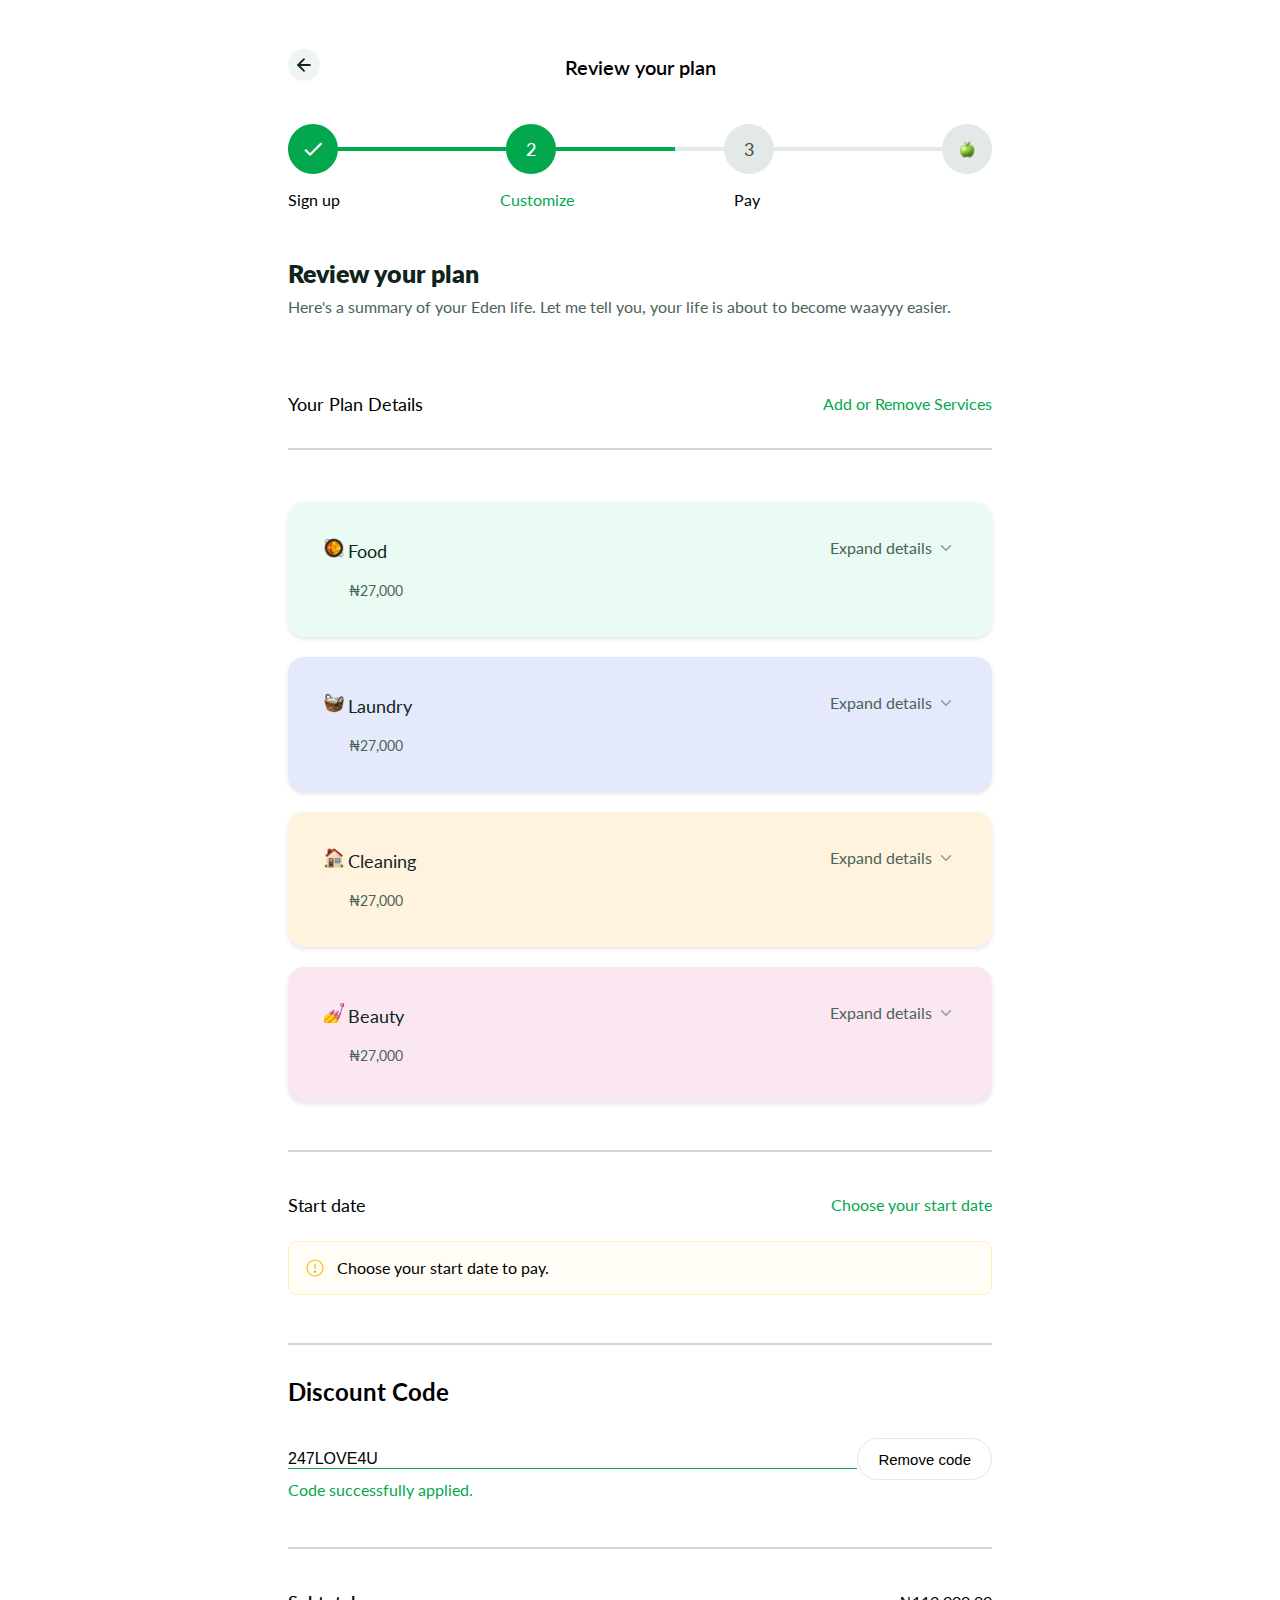
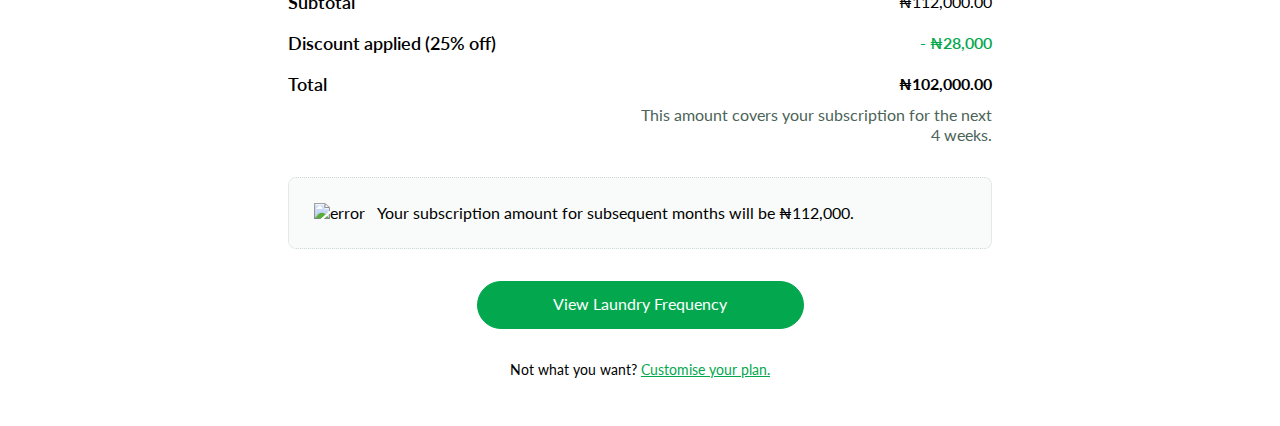
==== commit e09d9ea7: "cleaning up" ====
--- a/index.html
+++ b/index.html
@@ -9,7 +9,7 @@
       href="https://fonts.googleapis.com/icon?family=Material+Icons"
     />
     <link rel="stylesheet" href="./CSS/styles.css" />
-    <link rel="stylesheet" href="./CSS/responsiveness.css">
+    <link rel="stylesheet" href="./CSS/responsiveness.css" />
     <link rel="preconnect" href="https://fonts.googleapis.com" />
     <link rel="preconnect" href="https://fonts.gstatic.com" crossorigin />
     <link
@@ -21,11 +21,11 @@
   </head>
   <body>
     <div class="wrapper">
-      <div >
+      <div>
         <a href="/index.html" class="intro">
-            <img src="./Assets/Back.svg" alt="Go back">
+          <img src="./Assets/Back.svg" alt="Go back" />
         </a>
-    </div>
+      </div>
       <div>
         <h1 class="intro">Review your plan</h1>
       </div>
@@ -43,7 +43,7 @@
           </div>
         </div>
         <div class="descr">
-          <span>Sign Up</span>
+          <span>Sign up</span>
           <span class="customize">Customize</span>
           <span>Pay</span>
         </div>
@@ -57,13 +57,15 @@
           </p>
         </div>
 
-        <div class="plan-details">
+        <div class="plan-details" style="margin-bottom: -3.5rem">
           <span class="plan-left">Your Plan Details</span>
-          <a href="#" class="plan-right" style="text-decoration: none;">Add or Remove Services</a>
-        <section class="underline"></section>
+          <a href="#" class="plan-right" style="text-decoration: none"
+            >Add or Remove Services</a
+          >
         </div>
 
         <div class="card-list">
+          <section class="undeerline" style="margin-bottom: 2rem"></section>
           <section class="card coloured_card1">
             <div class="card-details">
               <div class="card-descr">
@@ -72,7 +74,7 @@
               </div>
               <div class="card-descr">
                 <span class="descr-p"> Expand details </span>
-                <span><img src="./Assets/more.svg" alt="" /></span>
+                <span class="svg"><img src="./Assets/more.svg" alt=""></span>
               </div>
             </div>
             <p class="card_price">₦27,000</p>
@@ -85,7 +87,7 @@
               </div>
               <div class="card-descr">
                 <span class="descr-p"> Expand details </span>
-                <span><img src="./Assets/more.svg" alt="" /></span>
+               <span class="svg"><img src="./Assets/more.svg" alt=""></span>
               </div>
             </div>
             <p class="card_price">₦27,000</p>
@@ -98,7 +100,7 @@
               </div>
               <div class="card-descr">
                 <span class="descr-p"> Expand details </span>
-                <span><img src="./Assets/more.svg" alt="" /></span>
+               <span class="svg"><img src="./Assets/more.svg" alt=""></span>
               </div>
             </div>
             <p class="card_price">₦27,000</p>
@@ -111,7 +113,7 @@
               </div>
               <div class="card-descr">
                 <span class="descr-p"> Expand details </span>
-                <span><img src="./Assets/more.svg" alt="" /></span>
+                <span class="svg"><img src="./Assets/more.svg" alt="" /></span>
               </div>
             </div>
             <p class="card_price">₦27,000</p>
@@ -122,7 +124,12 @@
 
         <div class="plan-details total">
           <span class="plan-left date-left">Start date</span>
-          <a href="#" class="plan-right date-right" style="text-decoration: none;">Choose your start date</a>
+          <a
+            href="#"
+            class="plan-right date-right"
+            style="text-decoration: none"
+            >Choose your start date</a
+          >
         </div>
         <div class="date-error">
           <img src="./Assets/warning.svg" alt="error" />
@@ -134,7 +141,12 @@
         <div class="discount">
           <h2>Discount Code</h2>
           <div class="discount-form">
-            <input type="text" value="247LOVE4U" class="discount-input" id="discountInput" />
+            <input
+              type="text"
+              value="247LOVE4U"
+              class="discount-input"
+              id="discountInput"
+            />
             <button class="discount-button">Remove code</button>
           </div>
           <p id="successMessage">Code successfully applied.</p>
@@ -144,16 +156,27 @@
 
         <section class="total">
           <div class="plan-details">
-            <span class="plan-left total-price" style="font-weight: 500;">Subtotal</span>
+            <span class="plan-left total-price" style="font-weight: 500"
+              >Subtotal</span
+            >
             <span class="plan-right black">₦112,000.00</span>
           </div>
           <div class="plan-details">
-            <span class="plan-left total-price" style="font-weight: 500;">Discount applied (25% off)</span>
+            <span class="plan-left total-price" style="font-weight: 500"
+              >Discount applied (25% off)</span
+            >
             <span class="plan-right total-price">- ₦28,000</span>
           </div>
           <div class="plan-details">
-            <h1 class="plan-left total-price" style="font-weight: 500;">Total</h1>
-            <h1 class="plan-right black" style="font-size: 16px; line-height: 24px; font-weight: 700;">₦102,000.00</h1>
+            <h1 class="plan-left total-price" style="font-weight: 500">
+              Total
+            </h1>
+            <h1
+              class="plan-right black"
+              style="font-size: 16px; line-height: 24px; font-weight: 700"
+            >
+              ₦102,000.00
+            </h1>
           </div>
           <div class="plan-details">
             <span class="plan-left"></span>
@@ -171,13 +194,16 @@
         </section>
       </div>
       <section class="laundry">
-        <a href="./profileDetails.html" class="laundry-freq">View Laundry Frequency</a>
+        <a href="./profileDetails.html" class="laundry-freq"
+          >View Laundry Frequency</a
+        >
       </section>
       <section class="laundry">
         <p>
-          Not what you want? <a href="#"  style="color: #03a84e; text-decoration: underline">
+          Not what you want?
+          <a href="#" style="color: #03a84e; text-decoration: underline">
             Customise your plan.
-        </a>
+          </a>
         </p>
       </section>
     </div>
--- a/CSS/styles.css
+++ b/CSS/styles.css
@@ -139,14 +139,6 @@
   display: flex;
   align-items: center;
   justify-content: space-between;
-}
-
-.underline {
-  position: absolute;
-  height: 2px;
-  width: 83%;
-  background: #cbd8d2;
-  margin-top: 3rem;
 }
 
 .undeerline {
@@ -372,4 +364,12 @@
   cursor: pointer;
   text-decoration: none;
   text-align: center;
-}+}
+
+.svg{
+  display: inline-block;
+    vertical-align: middle;
+    font-size: 16px; 
+    line-height: normal;
+    box-sizing: content-box;
+}
--- a/CSS/responsiveness.css
+++ b/CSS/responsiveness.css
@@ -18,9 +18,6 @@
   .info h1 {
     font-size: 20px;
   }
-  .underline {
-    width: 85%;
-  }
   .plan-right,
   .date-error .discount-input {
     font-size: 14px;
@@ -41,6 +38,10 @@
     height: 130px;
     width: 100%;
   }
+  .card .card_price {
+  padding-left: 43px;
+}
+
   .discount h2 {
     font-size: 16px;
     font-weight: 700;
@@ -50,7 +51,7 @@
     font-weight: 600 !important;
   }
 
-  .profile-container {
+   .profile-container {
     margin: 10rem 5rem 5rem 5rem;
   }
 
@@ -73,10 +74,10 @@
   .profile-container-btn {
     height: 50px;
     width: 250px;
-    margin-top: 10rem;
-  }
-
-  .container {
+    margin-top: 4rem;
+  }
+
+  .home-container {
     margin: 1rem 2rem 0 2rem;
   }
 
@@ -85,7 +86,7 @@
     padding: 20px 0 0 20px;
   }
   .cards {
-    height: 220px;
+    height: 225px;
     width: 100%;
   }
 
@@ -105,15 +106,20 @@
   .food-item {
     margin-top: 0;
     height: 60px;
+    padding-left: 28px;
   }
 
   .time-time {
     margin-bottom: 0;
   }
 
+  .time{
+    margin-left: 0.2rem;
+  }
+
   .line2,.line {
-   width: 89%;
-   margin-left: 20px;
+   width: 86%;
+   margin-left: 28px;
    margin-bottom: 2px;
   }
 
@@ -122,15 +128,23 @@
   }
 
   .cleaning-details-time{
-    padding-top: 0;
-    padding-bottom: 0;
-  }
+    padding: 0 0 0 1.5rem;
+  }
+
+  .modal-content {
+    width: 90%;
+  }
+
+  .address-details {
+    padding-left: 15px;
+    padding-top: 15px;
+    margin-bottom: 0.5rem;
+    border-radius: 8px;
+  }
+
 }
 
 @media (min-width: 481px) and (max-width: 767px) {
-  .underline {
-    width: 71%;
-  }
   .card-list {
     grid-template-columns: repeat(1, 1fr);
   }
@@ -168,11 +182,7 @@
   .profile-container-btn {
     height: 50px;
     width: 250px;
-    margin-top: 12rem;
-  }
-
-  .container {
-    margin: 1rem 4rem 0 4rem;
+    margin-top: 11rem;
   }
 
   .cards {
@@ -181,7 +191,7 @@
   }
 
   .card-details, .time {
-    padding: 35px;
+    padding: 20px;
   }
 
   .descr-span {
@@ -196,10 +206,18 @@
   .food-item {
     margin-top: 0.6rem;
     height: 70px;
+    padding-left: 28px;
+
   }
 
   .time-time {
     margin-bottom: 0;
+  }
+  .time{
+    padding-left: 28px;
+  }
+  .cleaning-details-time{
+    padding: 0 0 0 1.6rem;
   }
 
   .line2,.line {
@@ -209,7 +227,7 @@
   }
 
   .coloured_2{
-    height: 205px !important;
+    height: 220px !important;
   }
 
   .cleaning-details-time{
@@ -221,12 +239,16 @@
     padding: 10px;
     height: 35px;
   }
+
+  .modal-content {
+    width: 65%;
+  }
 }
 
 @media (min-width: 768px) and (max-width: 1024px) {
-  .underline {
-    width: 78%;
-  }
+   .wrapper, .home-container {
+    margin: 1rem 13rem 0 13rem;
+  } 
   .card-list {
     grid-template-columns: repeat(1, 1fr);
   }
@@ -273,8 +295,8 @@
   }
 
   .line2,.line {
-    width: 90%;
-    margin-left: 35px;
+    width: 87%;
+    margin-left: 45px;
    }
 
    .coloured_2{
@@ -290,9 +312,16 @@
     padding: 10px;
     height: 35px;
   }
+
+  .modal-content {
+    width: 55%;
+  }
 }
 
 @media (min-width: 1025px) and (max-width: 1280px) {
+  .wrapper,.home-container {
+    margin: 1rem 18rem 0 18rem;
+  } 
   .card-list {
     grid-template-columns: repeat(1, 1fr);
   }
@@ -312,8 +341,8 @@
   }
 
   .line2,.line {
-    width: 92%;
-    margin-left: 35px;
+    width: 90%;
+    margin-left: 45px;
    }
 
    .coloured_2{
@@ -337,14 +366,22 @@
   .food-info p {
     font-size: 16px;
   }
-}
-
-@media (min-width: 1281px) {
-  .underline {
-    width: 85%;
-  }
+
+  .modal-content {
+    width: 45%;
+  }
+
+  .profile-container-btn{
+    padding: 20px;
+  }
+}
+
+@media (min-width: 1281px){
+  .wrapper, .home-container {
+    margin: 1rem 24rem 0 24rem;
+  } 
   .card-list {
-    grid-template-columns: repeat(2, 1fr);
+    grid-template-columns: repeat(1, 1fr);
   }
   .card {
     height: 135px;
@@ -362,8 +399,12 @@
     width: 100%;
   }
 
-  .cleaning-details-time{
-    padding-top: 4rem;
+  .coloured_2{
+    height: 215px !important;
+  }
+
+  .cleaning-details-time{
+    padding-top: 1rem;
     padding-bottom: 0;
   }
 
@@ -380,4 +421,17 @@
     font-size: 16px;
   }
 
-}
+  .line2,.line {
+    width: 91%;
+    margin-left: 45px;
+   }
+
+   .modal-content {
+    width: 40%;
+  }
+
+  .profile-container-btn{
+    padding: 20px;
+  }
+
+}
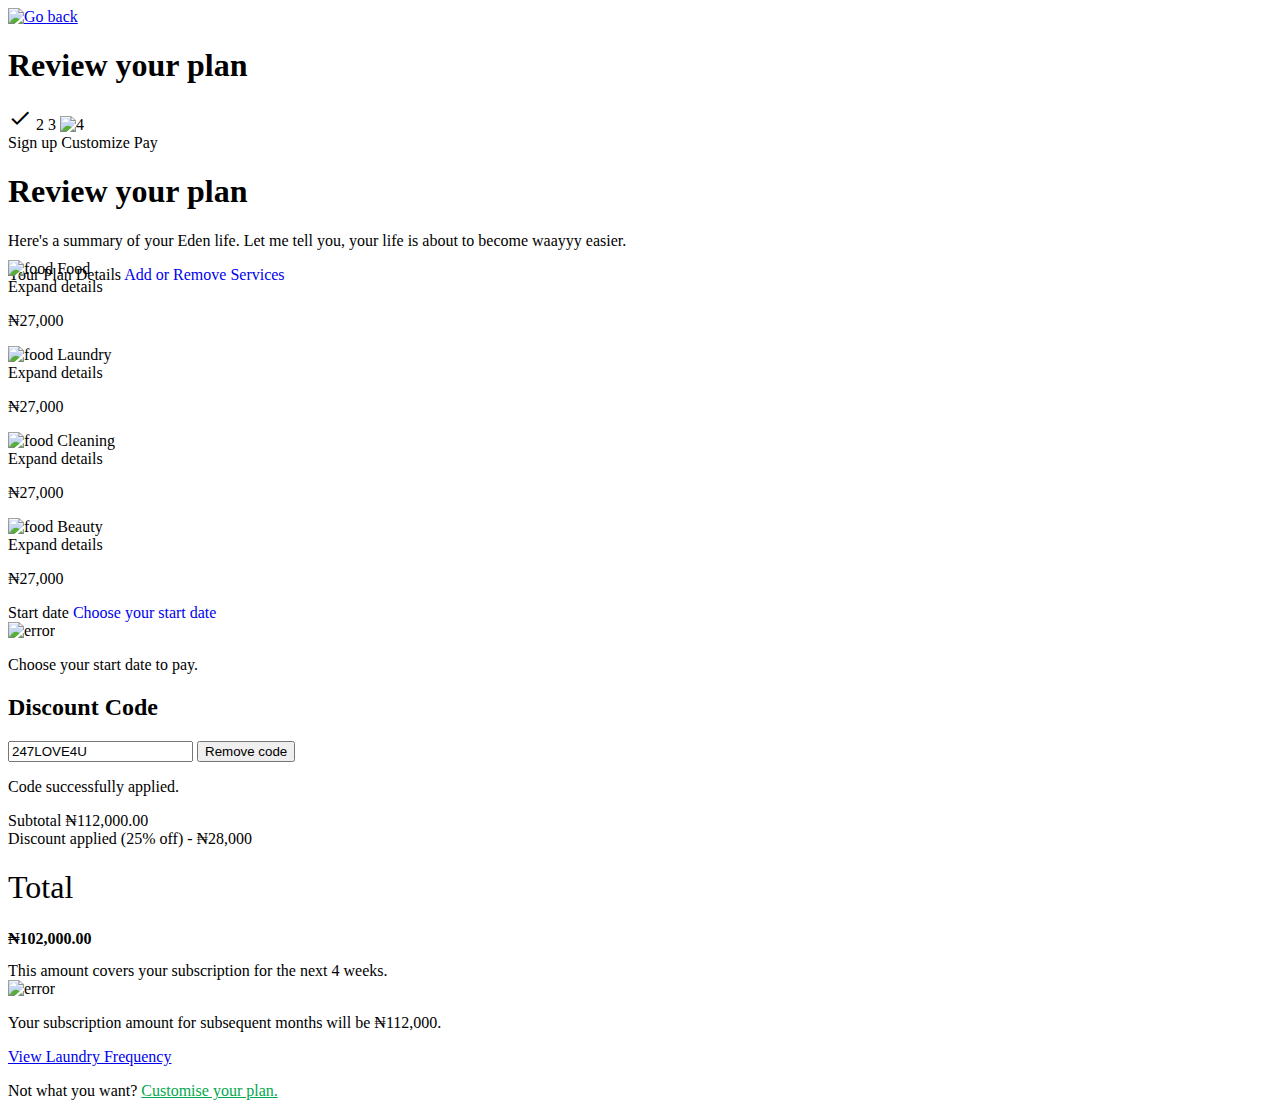
==== commit b219cbd4: "code refactoring and clean up" ====
--- a/index.html
+++ b/index.html
@@ -8,22 +8,22 @@
       rel="stylesheet"
       href="https://fonts.googleapis.com/icon?family=Material+Icons"
     />
-    <link rel="stylesheet" href="./CSS/styles.css" />
-    <link rel="stylesheet" href="./CSS/responsiveness.css" />
+    <link rel="stylesheet" href="./css/styles.css" />
+    <link rel="stylesheet" href="./css/responsiveness.css" />
     <link rel="preconnect" href="https://fonts.googleapis.com" />
     <link rel="preconnect" href="https://fonts.gstatic.com" crossorigin />
     <link
       href="https://fonts.googleapis.com/css2?family=Lato:ital,wght@0,100;0,300;0,400;0,700;0,900;1,400&display=swap"
       rel="stylesheet"
     />
-    <script src="./JS/script.js" defer></script>
-    <title>Document</title>
+    <script src="./js/script.js" defer></script>
+    <title>Review Your Plan</title>
   </head>
   <body>
     <div class="wrapper">
       <div>
         <a href="/index.html" class="intro">
-          <img src="./Assets/Back.svg" alt="Go back" />
+          <img src="./assets/Back.svg" alt="Go back" />
         </a>
       </div>
       <div>
@@ -36,7 +36,7 @@
           <span class="circle">2</span>
           <span class="not-done">3</span>
           <span class="not-done"
-            ><img src="./Assets/progress.svg" alt="4"
+            ><img src="./assets/progress.svg" alt="4"
           /></span>
           <div class="progress-line">
             <span class="indicator"></span>
@@ -69,12 +69,12 @@
           <section class="card coloured_card1">
             <div class="card-details">
               <div class="card-descr">
-                <img src="./Assets/food.svg" alt="food" />
+                <img src="./assets/food.svg" alt="food" />
                 <span class="descr-span">Food</span>
               </div>
               <div class="card-descr">
                 <span class="descr-p"> Expand details </span>
-                <span class="svg"><img src="./Assets/more.svg" alt=""></span>
+                <span class="svg"><img src="./assets/more.svg" alt=""></span>
               </div>
             </div>
             <p class="card_price">₦27,000</p>
@@ -82,12 +82,12 @@
           <section class="card coloured_card2">
             <div class="card-details">
               <div class="card-descr">
-                <img src="./Assets/laundry.svg" alt="food" />
+                <img src="./assets/laundry.svg" alt="food" />
                 <span class="descr-span">Laundry</span>
               </div>
               <div class="card-descr">
                 <span class="descr-p"> Expand details </span>
-               <span class="svg"><img src="./Assets/more.svg" alt=""></span>
+               <span class="svg"><img src="./assets/more.svg" alt=""></span>
               </div>
             </div>
             <p class="card_price">₦27,000</p>
@@ -95,12 +95,12 @@
           <section class="card coloured_card3">
             <div class="card-details">
               <div class="card-descr">
-                <img src="./Assets/cleaning.svg" alt="food" />
+                <img src="./assets/cleaning.svg" alt="food" />
                 <span class="descr-span">Cleaning</span>
               </div>
               <div class="card-descr">
                 <span class="descr-p"> Expand details </span>
-               <span class="svg"><img src="./Assets/more.svg" alt=""></span>
+               <span class="svg"><img src="./assets/more.svg" alt=""></span>
               </div>
             </div>
             <p class="card_price">₦27,000</p>
@@ -108,12 +108,12 @@
           <section class="card coloured_card4">
             <div class="card-details">
               <div class="card-descr">
-                <img src="./Assets/beauty.svg" alt="food" />
+                <img src="./assets/beauty.svg" alt="food" />
                 <span class="descr-span">Beauty</span>
               </div>
               <div class="card-descr">
                 <span class="descr-p"> Expand details </span>
-                <span class="svg"><img src="./Assets/more.svg" alt="" /></span>
+                <span class="svg"><img src="./assets/more.svg" alt="" /></span>
               </div>
             </div>
             <p class="card_price">₦27,000</p>
@@ -132,7 +132,7 @@
           >
         </div>
         <div class="date-error">
-          <img src="./Assets/warning.svg" alt="error" />
+          <img src="./assets/warning.svg" alt="error" />
           <p>Choose your start date to pay.</p>
         </div>
 
@@ -187,7 +187,7 @@
         </section>
 
         <section class="sub-details">
-          <img src="./Assets/info.svg" alt="error" />
+          <img src="./assets/info.svg" alt="error" />
           <p>
             Your subscription amount for subsequent months will be ₦112,000.
           </p>
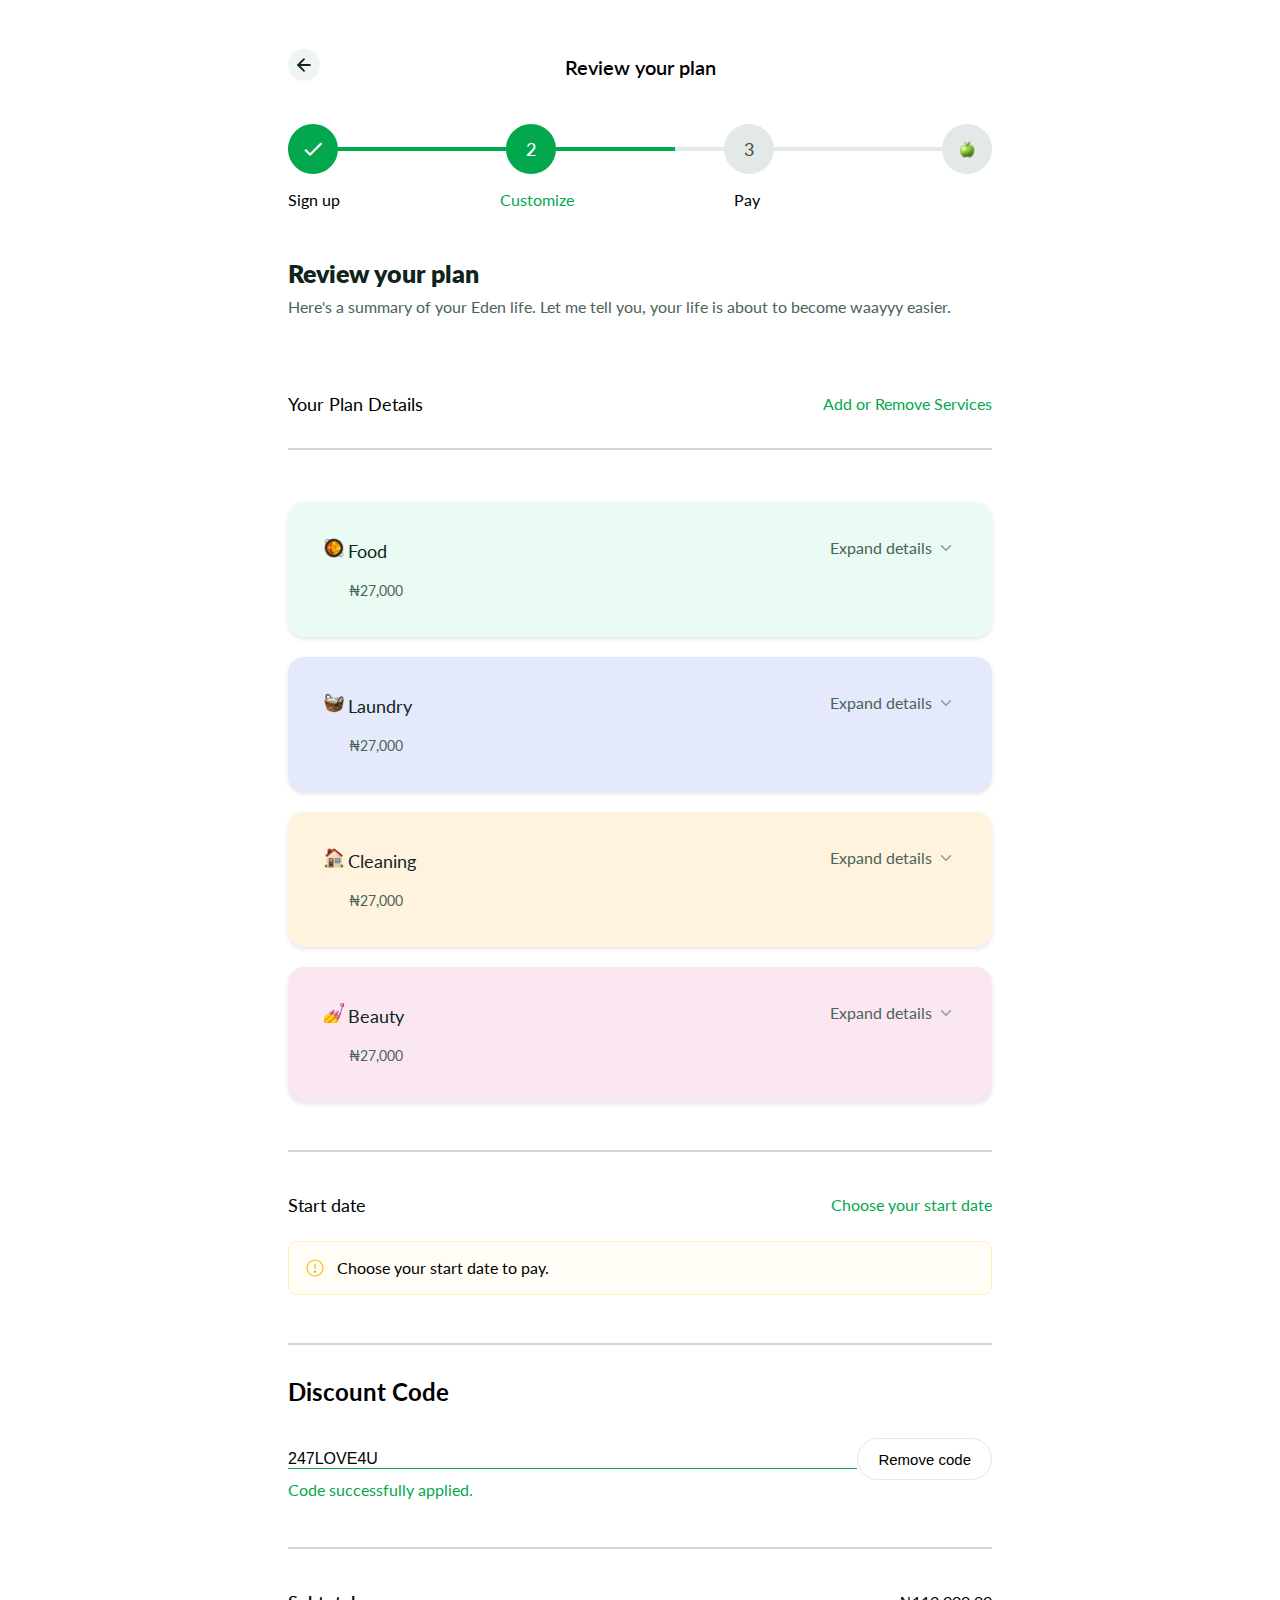
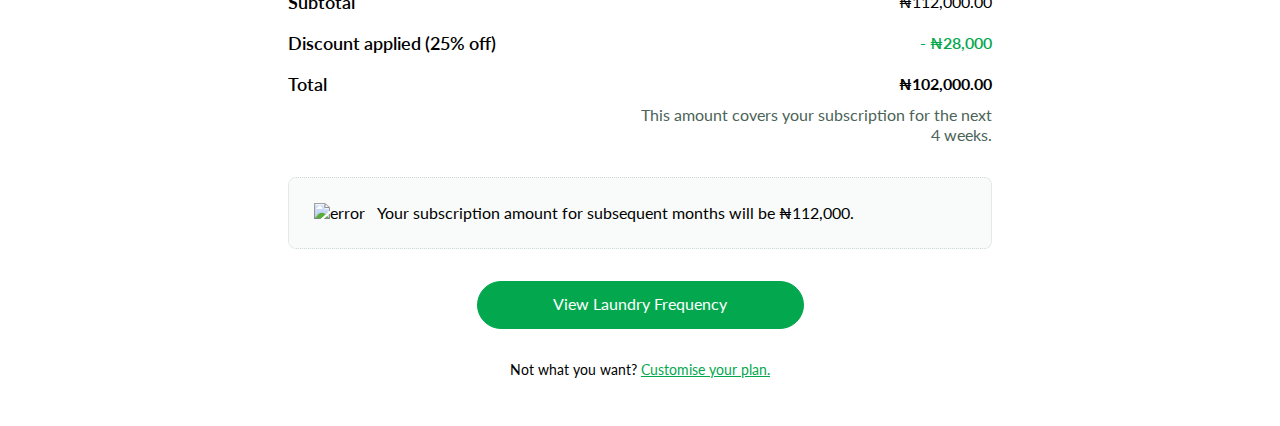
==== commit 18df2a10: "README" ====
--- a/index.html
+++ b/index.html
@@ -174,7 +174,7 @@
             <h1
               class="plan-right black"
               style="font-size: 16px; line-height: 24px; font-weight: 700"
-            >
+            > 
               ₦102,000.00
             </h1>
           </div>
--- a/css/styles.css
+++ b/css/styles.css
@@ -0,0 +1,385 @@
+* {
+  margin: 0;
+  padding: 0;
+  box-sizing: border-box;
+}
+
+body {
+  font-family: "Lato", sans-serif;
+}
+
+html{
+  scroll-behavior: smooth;
+}
+
+.intro {
+  font-size: 20px;
+  font-weight: 600;
+  line-height: 34px;
+  letter-spacing: 0em;
+  text-align: center;
+}
+
+.intro img{
+  margin-bottom: -2.5rem;
+  cursor: pointer;
+}
+
+.wrapper {
+  background-color: white;
+  margin: 1rem 7rem 0 7rem;
+  display: flex;
+  flex-direction: column;
+  justify-content: center;
+}
+
+.progress-container {
+  margin-top: 2.5rem;
+}
+
+.progress-container .steps {
+  display: flex;
+  position: relative;
+  align-items: center;
+  justify-content: space-between;
+}
+
+.descr {
+  width: 67%;
+  align-items: center;
+  justify-content: space-between;
+  display: flex;
+  margin-top: 1rem;
+}
+
+.steps .circle {
+  display: flex;
+  height: 50px;
+  width: 50px;
+  position: relative;
+  align-items: center;
+  justify-content: center;
+  border: 4px solid #03a84e;
+  border-radius: 50%;
+  background-color: #03a84e;
+  font-size: 18px;
+  font-weight: 500;
+  color: white;
+  z-index: 999;
+}
+
+.not-done {
+  display: flex;
+  height: 50px;
+  width: 50px;
+  position: relative;
+  align-items: center;
+  justify-content: center;
+  border: 4px solid #e2e9e6;
+  border-radius: 50%;
+  background-color: #e2e9e6;
+  font-size: 18px;
+  font-weight: 500;
+  color: rgb(80, 79, 79);
+  z-index: 999;
+}
+
+.customize {
+  color: #03a84e;
+}
+
+.steps .progress-line {
+  position: absolute;
+  height: 4px;
+  width: 100%;
+  background-color: #e2e9e6;
+}
+
+.progress-line .indicator {
+  position: absolute;
+  height: 100%;
+  width: 55%;
+  background: #03a84e;
+}
+
+.container{
+  margin-top: 3rem;
+}
+
+.info {
+  display: inline-flex;
+  flex-direction: column;
+  align-items: flex-start;
+  gap: 6px;
+  height: 110px;
+  left: 24px;
+  gap: 6px;
+  margin-bottom: 1rem;
+}
+
+.info h1 {
+  color: #0f241b;
+  font-size: 25px;
+  font-style: normal;
+  font-weight: 800;
+  line-height: 32px;
+}
+
+.info p {
+  color: #4b6358;
+  font-size: 16px;
+  font-style: normal;
+  font-weight: 400;
+  line-height: 24px;
+}
+
+.plan-details {
+  height: 41px;
+  left: 24px;
+  display: flex;
+  align-items: center;
+  justify-content: space-between;
+}
+
+.undeerline {
+  height: 2px;
+  background: #cbd8d2;
+  margin-top: 3rem;
+}
+
+.plan-right {
+  color: #03a84e;
+  text-align: right;
+  font-size: 16px;
+  font-style: normal;
+  font-weight: 400;
+  line-height: 20px;
+  width: 50%;
+}
+
+.plan-left {
+  color: #000;
+  font-size: 18px;
+  font-style: normal;
+  text-align: left;
+  font-weight: 400;
+  line-height: 24px;
+  width: 50%;
+}
+
+.card-list {
+  display: grid;
+  grid-template-columns: repeat(auto-fit, minmax(300px, 1fr));
+  gap: 20px;
+  margin-top: 2rem;
+}
+
+.card {
+  border-radius: 16px;
+  overflow: hidden;
+  box-shadow: 0 2px 4px rgba(0, 0, 0, 0.1);
+  height: 380px;
+  width: 350px;
+  transition: ease-in all 0.5s;
+  transition-duration: 300ms;
+  cursor: pointer;
+}
+
+.coloured_card1 {
+  background: #e9fbf2;
+  border: 1px solid #e9fbf2;
+}
+
+.coloured_card2 {
+  background: #e5e9fc;
+  border: 1px solid #e5e9fc;
+}
+
+.coloured_card3 {
+  background-color: #fff3df;
+  border: 1px solid #fff3df;
+}
+
+.coloured_card4 {
+  background: #fbe7f2;
+  border: 1px solid #fbe7f2;
+}
+
+.card:hover {
+  transform: translateY(-1px);
+  transform: scale(0.97);
+}
+
+.card-details {
+  display: flex;
+  height: 70px;
+  justify-content: space-between;
+  overflow-x: auto;
+  padding: 35px;
+}
+
+.card
+.card_price {
+  color: #4b6358;
+  font-size: 14px;
+  font-style: normal;
+  font-weight: 400;
+  line-height: 20px;
+  padding-left: 60px;
+  margin-top: 0.5rem;
+}
+
+.edit-icon {
+  margin-top: 1rem;
+}
+
+.descr-span {
+  color: #0f241b;
+  font-size: 18px;
+  font-style: normal;
+  font-weight: 400;
+  line-height: 24px;
+}
+
+.descr-p {
+  color: #4b6358;
+  text-align: right;
+  font-size: 16px;
+  font-style: normal;
+  font-weight: 400;
+  line-height: 20px;
+}
+
+.adjust-svg{
+  background: #0f241b;
+  top: -45px
+}
+
+.date-error {
+  display: flex;
+  padding: 16px;
+  margin-top: 1rem;
+  align-items: flex-start;
+  gap: 12px;
+  border-radius: 8px;
+  border: 1px solid #ffebb2;
+  background: #fffdf5;
+}
+
+.discount-form {
+  margin-top: 2rem;
+  display: flex;
+  align-items: center;
+  justify-content: center;
+}
+
+.discount-input {
+  border: 1px solid #03a84e;
+  border-top: none;
+  border-left: none;
+  border-right: none;
+  font-size: 16px;
+  font-weight: 500;
+  flex: 1;
+}
+
+.discount-input:focus{
+  outline: none;
+  border-top: none;
+  border-left: none;
+  border-right: none;
+}
+
+.discount-button {
+  display: inline-flex;
+  height: 40px;
+  padding: 20px;
+  justify-content: center;
+  align-items: center;
+  gap: 8px;
+  font-size: 15px;
+  font-weight: 520;
+  background-color: white;
+  flex-shrink: 0;
+  border-radius: 32px;
+  border: 1px solid #e2e9e6;
+  cursor: pointer;
+}
+
+.discount,
+.total,
+.sub-details,
+.laundry {
+  margin-top: 2rem;
+}
+
+.discount p {
+  color: #03a84e;
+}
+
+.total p {
+  text-align: right;
+}
+.black {
+  color: black;
+}
+.grey{
+  color: #4B6358;
+}
+.total-price{
+  line-height: 22px;
+}
+
+.bold {
+  font-size: 20px;
+  line-height: 24px;
+  font-weight: 700;
+}
+
+.sub-details {
+  display: flex;
+  padding: 25px;
+  align-items: flex-start;
+  gap: 12px;
+  border-radius: 8px;
+  border: 1px dotted #cbd8d2;
+  background: #f9fbfa;
+  font-size: 14px;
+  line-height: 20px;
+  font-weight: 400;
+}
+
+.laundry{
+    display: flex;
+  justify-content: center;
+  align-items: center;
+}
+.laundry p{
+    margin-bottom: 3rem;
+    font-size: 14px;
+    font-weight: 400;
+}
+
+.laundry-freq {
+  width: 327px;
+  height: 48px;
+  padding: 12px 16px;
+  gap: 8px;
+  flex-shrink: 0;
+  border: 1px solid #03a84e;
+  border-radius: 32px;
+  background: #03a84e;
+  color: white;
+  font-size: 16px;
+  cursor: pointer;
+  text-decoration: none;
+  text-align: center;
+}
+
+.svg{
+  display: inline-block;
+    vertical-align: middle;
+    font-size: 16px; 
+    line-height: normal;
+    box-sizing: content-box;
+}
--- a/css/responsiveness.css
+++ b/css/responsiveness.css
@@ -0,0 +1,456 @@
+ /* mobile devices */
+@media (max-width: 480px) {
+  .steps .circle,
+  .not-done {
+    height: 28.44px;
+    width: 28.44px;
+    font-size: 14px;
+  }
+  .wrapper {
+    margin: 1rem 2rem 0 2rem;
+  }
+  .descr {
+    width: 68%;
+    font-size: 14px;
+  }
+  .intro {
+    font-size: 18px;
+  }
+  .info h1 {
+    font-size: 20px;
+  }
+  .plan-right,
+  .date-error .discount-input {
+    font-size: 14px;
+  }
+  .plan-left,
+  .date-right,
+  .date-left {
+    font-size: 15px;
+  }
+  .date-left,
+  .plan-left {
+    font-weight: 600;
+  }
+  .card-list {
+    grid-template-columns: repeat(200px, 1fr);
+  }
+  .card {
+    height: 130px;
+    width: 100%;
+  }
+
+  .card .card_price {
+  padding-left: 43px;
+}
+
+  .discount h2 {
+    font-size: 16px;
+    font-weight: 700;
+  }
+
+  .discount p {
+    font-size: 12px;
+  }
+
+  .discount-input {
+    font-size: 14px;
+  }
+  .grey{
+    font-size: 12px !important;
+  }
+  .total-price {
+    font-size: 13px !important;
+    font-weight: 600 !important;
+  }
+
+  .laundry-freq {
+    width: 100%;
+  }
+
+   .profile-container {
+    margin: 10rem 5rem 5rem 5rem;
+  }
+
+  .profile-container h1 {
+    font-size: 20px;
+    font-weight: 700;
+    line-height: 32px;
+    letter-spacing: 0em;
+    text-align: center;
+  }
+
+  .profile-container p {
+    font-size: 16px;
+    font-weight: 400;
+    line-height: 24px;
+    letter-spacing: 0em;
+    text-align: center;
+  }
+
+  .profile-container-btn {
+    height: 50px;
+    width: 250px;
+    margin-top: 4rem;
+  }
+
+  .home-container {
+    margin: 1rem 2rem 0 2rem;
+  }
+
+  .inquiry h2,
+  .inquiry p {
+    padding: 20px 0 0 20px;
+  }
+  .cards {
+    height: 225px;
+    width: 100%;
+  }
+
+  .card-details, .time {
+    padding: 20px;
+  }
+
+  .descr-span {
+    font-size: 16px;
+  }
+  
+  .descr-p1, .descr-p2 {
+    font-size: 12px;
+    line-height: 16px;
+  }
+
+  .food-item {
+    margin-top: 0;
+    height: 60px;
+    padding-left: 28px;
+  }
+
+  .time-time {
+    margin-bottom: 0;
+  }
+
+  .time{
+    margin-left: 0.2rem;
+  }
+
+  .line2,.line {
+   width: 86%;
+   margin-left: 28px;
+   margin-bottom: 2px;
+  }
+
+  .coloured_2{
+    height: 205px !important;
+  }
+
+  .cleaning-details-time{
+    padding: 0 0 0 1.5rem;
+  }
+
+  .modal-content {
+    width: 90%;
+  }
+
+  .address-details {
+    padding-left: 15px;
+    padding-top: 15px;
+    margin-bottom: 0.5rem;
+    border-radius: 8px;
+  }
+
+}
+
+/* tab */
+@media (min-width: 481px) and (max-width: 767px) {
+  .card-list {
+    grid-template-columns: repeat(1, 1fr);
+  }
+  .card {
+    height: 130px;
+    width: 100%;
+  }
+
+  .sub-details {
+    font-size: 16px;
+  }
+  .total-price {
+    font-weight: 600 !important;
+  }
+  .profile-container {
+    margin: 12rem 5rem 5rem 5rem;
+  }
+
+  .profile-container h1 {
+    font-size: 20px;
+    font-weight: 700;
+    line-height: 32px;
+    letter-spacing: 0em;
+    text-align: center;
+  }
+
+  .profile-container p {
+    font-size: 16px;
+    font-weight: 400;
+    line-height: 24px;
+    letter-spacing: 0em;
+    text-align: center;
+  }
+
+  .profile-container-btn {
+    height: 50px;
+    width: 250px;
+    margin-top: 11rem;
+  }
+
+  .cards {
+    height: 270px;
+    width: 100%;
+  }
+
+  .card-details, .time {
+    padding: 20px;
+  }
+
+  .descr-span {
+    font-size: 16px;
+  }
+  
+  .descr-p1, .descr-p2 {
+    font-size: 12px;
+    line-height: 16px;
+  }
+
+  .food-item {
+    margin-top: 0.6rem;
+    height: 70px;
+    padding-left: 28px;
+
+  }
+
+  .time-time {
+    margin-bottom: 0;
+  }
+  .time{
+    padding-left: 28px;
+  }
+  .cleaning-details-time{
+    padding: 0 0 0 1.6rem;
+  }
+
+  .line2,.line {
+   width: 88%;
+   margin-left: 35px;
+   margin-bottom: 2px;
+  }
+
+  .coloured_2{
+    height: 220px !important;
+  }
+
+  .cleaning-details-time{
+    padding-top: 0.8rem;
+    padding-bottom: 0;
+  }
+
+  .sizing-card-descr{
+    padding: 10px;
+    height: 35px;
+  }
+
+  .modal-content {
+    width: 65%;
+  }
+}
+
+@media (min-width: 768px) and (max-width: 1024px) {
+   .wrapper, .home-container {
+    margin: 1rem 13rem 0 13rem;
+  } 
+  .card-list {
+    grid-template-columns: repeat(1, 1fr);
+  }
+  .card {
+    height: 135px;
+    width: 100%;
+  }
+
+  .total-price {
+    font-weight: 600 !important;
+  }
+  .sub-details {
+    font-size: 16px;
+  }
+  .profile-container {
+    margin: 12rem 5rem 5rem 5rem;
+  }
+
+  .profile-container h1 {
+    font-size: 20px;
+    font-weight: 700;
+    line-height: 32px;
+    letter-spacing: 0em;
+    text-align: center;
+  }
+
+  .profile-container p {
+    font-size: 16px;
+    font-weight: 400;
+    line-height: 24px;
+    letter-spacing: 0em;
+    text-align: center;
+  }
+
+  .profile-container-btn {
+    height: 50px;
+    width: 250px;
+    margin-top: 12rem;
+  }
+
+  .cards {
+    height: 270px;
+    width: 100%;
+  }
+
+  .line2,.line {
+    width: 87%;
+    margin-left: 45px;
+   }
+
+   .coloured_2{
+    height: 215px !important;
+  }
+
+  .cleaning-details-time{
+    padding-top: 0.8rem;
+    padding-bottom: 0;
+  }
+
+  .sizing-card-descr{
+    padding: 10px;
+    height: 35px;
+  }
+
+  .modal-content {
+    width: 55%;
+  }
+}
+
+/* large screens */
+@media (min-width: 1025px) and (max-width: 1280px) {
+  .wrapper,.home-container {
+    margin: 1rem 18rem 0 18rem;
+  } 
+  .card-list {
+    grid-template-columns: repeat(1, 1fr);
+  }
+  .card {
+    height: 135px;
+    width: 100%;
+  }
+  .total-price {
+    font-weight: 600 !important;
+  }
+  .sub-details {
+    font-size: 16px;
+  }
+  .cards {
+    height: 270px;
+    width: 100%;
+  }
+
+  .line2,.line {
+    width: 90%;
+    margin-left: 45px;
+   }
+
+   .coloured_2{
+    height: 215px !important;
+  }
+
+  .cleaning-details-time{
+    padding-top: 0.8rem;
+    padding-bottom: 0;
+  }
+
+  .sizing-card-descr{
+    padding: 10px;
+    height: 35px;
+  }
+
+  .food-info h2 {
+    font-size: 14px;
+  }
+  
+  .food-info p {
+    font-size: 16px;
+  }
+
+  .modal-content {
+    width: 45%;
+  }
+
+  .profile-container-btn{
+    padding: 20px;
+  }
+}
+
+@media (min-width: 1281px){
+  .wrapper, .home-container {
+    margin: 1rem 24rem 0 24rem;
+  } 
+  .card-list {
+    grid-template-columns: repeat(1, 1fr);
+  }
+  .card {
+    height: 135px;
+    width: 100%;
+  }
+  .total-price {
+    font-weight: 600 !important;
+  }
+  .sub-details {
+    font-size: 17px;
+  }
+
+  .cards {
+    height: 270px;
+    width: 100%;
+  }
+
+  .coloured_2{
+    height: 215px !important;
+  }
+
+  .cleaning-details-time{
+    padding-top: 1rem;
+    padding-bottom: 0;
+  }
+
+  .sizing-card-descr{
+    padding: 10px;
+    height: 35px;
+  }
+
+  .food-info h2 {
+    font-size: 14px;
+  }
+  
+  .food-info p {
+    font-size: 16px;
+  }
+
+  .line2,.line {
+    width: 91%;
+    margin-left: 45px;
+   }
+
+   .modal-content {
+    width: 40%;
+  }
+
+  .profile-container-btn{
+    padding: 20px;
+  }
+
+}
